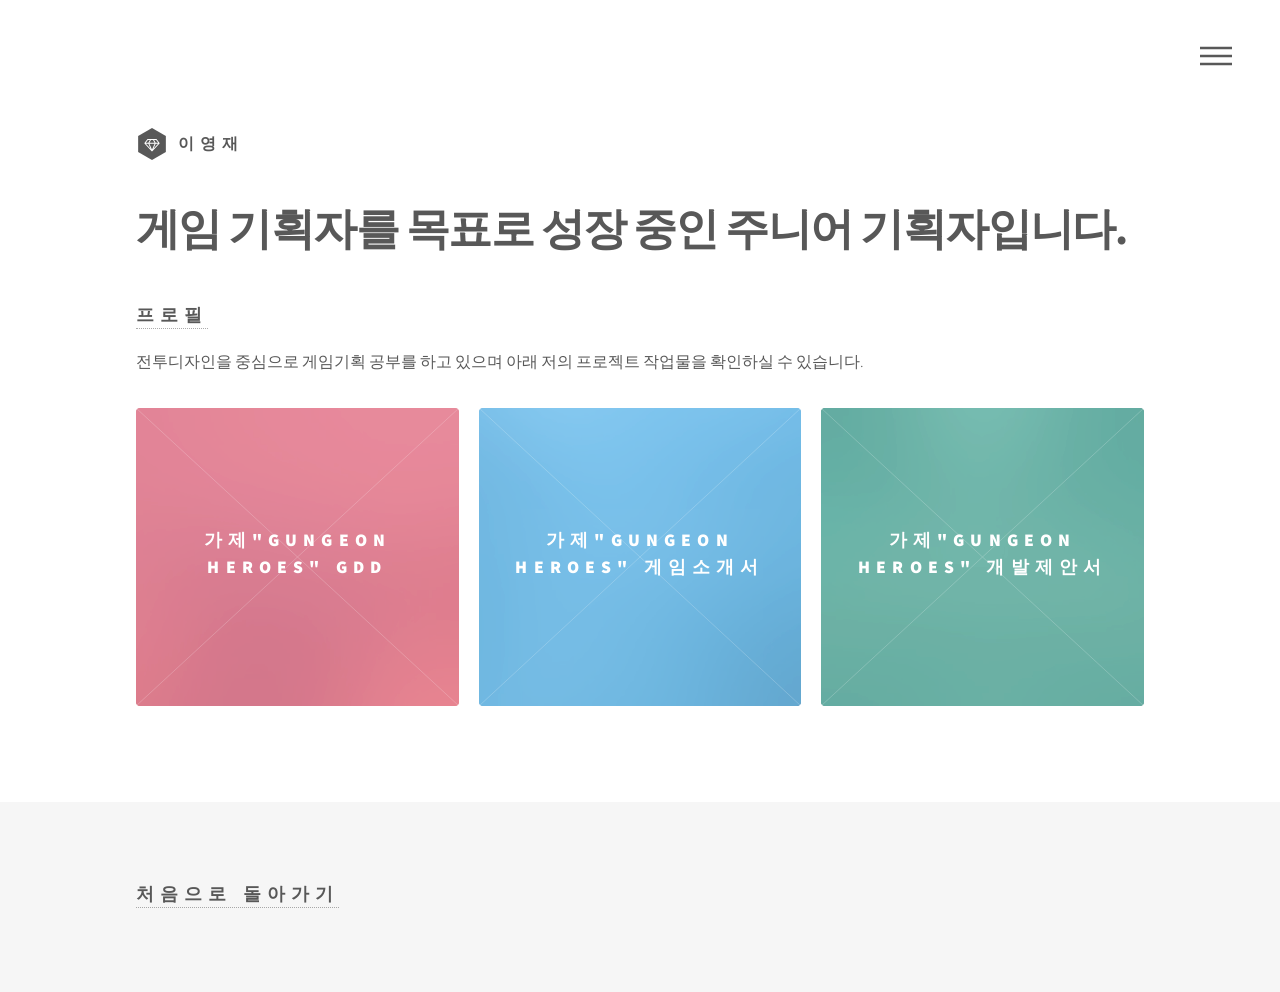
==== pages/index.html @ 25080807 "새 파일 생성 쉬운 웹사이트 마크 다운 포함 뉴 디자인으로 작성" ====
<!doctype html>
<html>
  <head>
    <title>이영재의 문서창고</title>
    <meta charset="utf-8" />
    <meta
      name="viewport"
      content="width=device-width, initial-scale=1, user-scalable=no"
    />
    <link rel="stylesheet" href="assets/css/main.css" />
    <noscript
      ><link rel="stylesheet" href="assets/css/noscript.css"
    /></noscript>
  </head>
  <body class="is-preload">
    <!-- Wrapper -->
    <div id="wrapper">
      <!-- Header -->
      <header id="header">
        <div class="inner">
          <!-- Logo -->
          <a href="index.html" class="logo">
            <span class="symbol"><img src="images/logo.svg" alt="" /></span
            ><span class="title">이영재</span>
          </a>

          <!-- Nav -->
          <nav>
            <ul>
              <li><a href="#menu">Menu</a></li>
            </ul>
          </nav>
        </div>
      </header>

      <!-- Menu -->
      <nav id="menu">
        <h2>문서바로가기</h2>
        <ul>
          <li><a href="/pages/page01.html">가제"Gungeon Heroes" GDD</a></li>
          <li><a href="/pages/page02.html">가제"Gungeon Heroes" 게임소개서</a></li>
          <li><a href="/pages/page03.html">가제"Gungeon Heroes" 개발제안서</a></li>
          <!-- <li><a href="/pages/page04.html">문서4</a></li>
          <li><a href="/pages/page05.html">문서5</a></li>
          <li><a href="/pages/page06.html">문서6</a></li>
          <li><a href="/pages/page07.html">문서7</a></li>
          <li><a href="/pages/page08.html">문서8</a></li>
          <li><a href="/pages/page09.html">문서9</a></li>
          <li><a href="/pages/page10.html">문서10</a></li>
          <li><a href="/pages/page11.html">문서11</a></li>
          <li><a href="/pages/page12.html">문서12</a></li> -->
        </ul>
      </nav>

      <!-- Main -->
      <div id="main">
        <div class="inner">
          <header>
            <h1>게임 기획자를 목표로 성장 중인 주니어 기획자입니다.<br /></h1>
            <h2>
              <a
                href="https://www.notion.so/c6457bea89cc82ea9e99814c9a93d287?source=copy_link"
                >프로필</a
              >
            </h2>

            <p>
              전투디자인을 중심으로 게임기획 공부를 하고 있으며 아래 저의
              프로젝트 작업물을 확인하실 수 있습니다.
            </p>
          </header>
          <section class="tiles">
            <article class="style1">
              <span class="image">
                <img src="/pages/images/pic01.jpg" alt="" />
              </span>
              <a href="/pages/page01.html">
                <h2>가제"Gungeon Heroes" GDD</h2>
                <div class="content">
                  <p>로그라이트 액션 RPG의 GDD입니다.</p>
                </div>
              </a>
            </article>
            <article class="style2">
              <span class="image">
                <img src="images/pic02.jpg" alt="" />
              </span>
              <a href="/pages/page02.html">
                <h2>가제"Gungeon Heroes" 게임소개서</h2>
                <div class="content">
                  <p>
                    로그라이트 액션 RPG의 게임소개서입니다.
                  </p>
                </div>
              </a>
            </article>
            <article class="style3">
              <span class="image">
                <img src="images/pic03.jpg" alt="" />
              </span>
              <a href="/pages/page03.html">
                <h2>가제"Gungeon Heroes" 개발제안서</h2>
                <div class="content">
                  <p>
                    로그라이트 액션 RPG의 개발제안서입니다.
                  </p>
                </div>
              </a>
            </article>
            <!-- <article class="style4">
              <span class="image">
                <img src="images/pic04.jpg" alt="" />
              </span>
              <a href="/pages/page04.html">
                <h2>문서4</h2>
                <div class="content">
                  <p>
                    Sed nisl arcu euismod sit amet nisi lorem etiam dolor
                    veroeros et feugiat.
                  </p>
                </div>
              </a>
            </article>
            <article class="style5">
              <span class="image">
                <img src="images/pic05.jpg" alt="" />
              </span>
              <a href="/pages/page05.html">
                <h2>문서5</h2>
                <div class="content">
                  <p>
                    Sed nisl arcu euismod sit amet nisi lorem etiam dolor
                    veroeros et feugiat.
                  </p>
                </div>
              </a>
            </article>
            <article class="style6">
              <span class="image">
                <img src="images/pic06.jpg" alt="" />
              </span>
              <a href="/pages/page06.html">
                <h2>문서6</h2>
                <div class="content">
                  <p>
                    Sed nisl arcu euismod sit amet nisi lorem etiam dolor
                    veroeros et feugiat.
                  </p>
                </div>
              </a>
            </article>
            <article class="style2">
              <span class="image">
                <img src="images/pic07.jpg" alt="" />
              </span>
              <a href="/pages/page07.html">
                <h2>문서7</h2>
                <div class="content">
                  <p>
                    Sed nisl arcu euismod sit amet nisi lorem etiam dolor
                    veroeros et feugiat.
                  </p>
                </div>
              </a>
            </article>
            <article class="style3">
              <span class="image">
                <img src="images/pic08.jpg" alt="" />
              </span>
              <a href="/pages/page08.html">
                <h2>문서8</h2>
                <div class="content">
                  <p>
                    Sed nisl arcu euismod sit amet nisi lorem etiam dolor
                    veroeros et feugiat.
                  </p>
                </div>
              </a>
            </article>
            <article class="style1">
              <span class="image">
                <img src="images/pic09.jpg" alt="" />
              </span>
              <a href="/pages/page09.html">
                <h2>문서9</h2>
                <div class="content">
                  <p>
                    Sed nisl arcu euismod sit amet nisi lorem etiam dolor
                    veroeros et feugiat.
                  </p>
                </div>
              </a>
            </article>
            <article class="style5">
              <span class="image">
                <img src="images/pic10.jpg" alt="" />
              </span>
              <a href="/pages/page10.html">
                <h2>문서10</h2>
                <div class="content">
                  <p>
                    Sed nisl arcu euismod sit amet nisi lorem etiam dolor
                    veroeros et feugiat.
                  </p>
                </div>
              </a>
            </article>
            <article class="style6">
              <span class="image">
                <img src="images/pic11.jpg" alt="" />
              </span>
              <a href="/pages/page11.html">
                <h2>문서11</h2>
                <div class="content">
                  <p>
                    Sed nisl arcu euismod sit amet nisi lorem etiam dolor
                    veroeros et feugiat.
                  </p>
                </div>
              </a>
            </article>
            <article class="style4">
              <span class="image">
                <img src="images/pic12.jpg" alt="" />
              </span>
              <a href="/pages/page12.html">
                <h2>문서12</h2>
                <div class="content">
                  <p>
                    Sed nisl arcu euismod sit amet nisi lorem etiam dolor
                    veroeros et feugiat.
                  </p>
                </div>
              </a>
            </article> -->
          </section>
        </div>
      </div>

      <!-- Footer -->
      <footer id="footer">
        <div class="inner">
          <h2>
            <a href="/index.html">처음으로 돌아가기</a>
          </h2>
        </div>
      </footer>
    </div>

    <!-- Scripts -->
    <script src="assets/js/jquery.min.js"></script>
    <script src="assets/js/browser.min.js"></script>
    <script src="assets/js/breakpoints.min.js"></script>
    <script src="assets/js/util.js"></script>
    <script src="assets/js/main.js"></script>
  </body>
</html>
---- pages/assets/css/main.css ----
@import url(fontawesome-all.min.css);
@import url("https://fonts.googleapis.com/css?family=Source+Sans+Pro:300,700,900");

/*
	Phantom by HTML5 UP
	html5up.net | @ajlkn
	Free for personal and commercial use under the CCA 3.0 license (html5up.net/license)
*/

html,
body,
div,
span,
applet,
object,
iframe,
h1,
h2,
h3,
h4,
h5,
h6,
p,
blockquote,
pre,
a,
abbr,
acronym,
address,
big,
cite,
code,
del,
dfn,
em,
img,
ins,
kbd,
q,
s,
samp,
small,
strike,
strong,
sub,
sup,
tt,
var,
b,
u,
i,
center,
dl,
dt,
dd,
ol,
ul,
li,
fieldset,
form,
label,
legend,
table,
caption,
tbody,
tfoot,
thead,
tr,
th,
td,
article,
aside,
canvas,
details,
embed,
figure,
figcaption,
footer,
header,
hgroup,
menu,
nav,
output,
ruby,
section,
summary,
time,
mark,
audio,
video {
  margin: 0;
  padding: 0;
  border: 0;
  font-size: 100%;
  font: inherit;
  vertical-align: baseline;
}

article,
aside,
details,
figcaption,
figure,
footer,
header,
hgroup,
menu,
nav,
section {
  display: block;
}

body {
  line-height: 1;
}

ol,
ul {
  list-style: none;
}

blockquote,
q {
  quotes: none;
}

blockquote:before,
blockquote:after,
q:before,
q:after {
  content: "";
  content: none;
}

table {
  border-collapse: collapse;
  border-spacing: 0;
}

body {
  -webkit-text-size-adjust: none;
}

mark {
  background-color: transparent;
  color: inherit;
}

input::-moz-focus-inner {
  border: 0;
  padding: 0;
}

input,
select,
textarea {
  -moz-appearance: none;
  -webkit-appearance: none;
  -ms-appearance: none;
  appearance: none;
}

/* Basic */

@-ms-viewport {
  width: device-width;
}

body {
  -ms-overflow-style: scrollbar;
}

@media screen and (max-width: 480px) {
  html,
  body {
    min-width: 320px;
  }
}

html {
  box-sizing: border-box;
}

*,
*:before,
*:after {
  box-sizing: inherit;
}

body {
  background: #ffffff;
}

body.is-preload *,
body.is-preload *:before,
body.is-preload *:after {
  -moz-animation: none !important;
  -webkit-animation: none !important;
  -ms-animation: none !important;
  animation: none !important;
  -moz-transition: none !important;
  -webkit-transition: none !important;
  -ms-transition: none !important;
  transition: none !important;
}

/* Type */

body,
input,
select,
textarea {
  color: #585858;
  font-family: "Source Sans Pro", Helvetica, sans-serif;
  font-size: 16pt;
  font-weight: 300;
  line-height: 1.75;
}

@media screen and (max-width: 1680px) {
  body,
  input,
  select,
  textarea {
    font-size: 14pt;
  }
}

@media screen and (max-width: 1280px) {
  body,
  input,
  select,
  textarea {
    font-size: 12pt;
  }
}

a {
  -moz-transition:
    border-bottom-color 0.2s ease,
    color 0.2s ease;
  -webkit-transition:
    border-bottom-color 0.2s ease,
    color 0.2s ease;
  -ms-transition:
    border-bottom-color 0.2s ease,
    color 0.2s ease;
  transition:
    border-bottom-color 0.2s ease,
    color 0.2s ease;
  text-decoration: none;
  color: #585858;
  border-bottom: dotted 1px rgba(88, 88, 88, 0.5);
}

a:hover {
  border-bottom-color: transparent;
  color: #67f20a !important;
}

strong,
b {
  font-weight: 900;
}

em,
i {
  font-style: italic;
}

p {
  margin: 0 0 2em 0;
}

h1 {
  font-size: 2.75em;
  font-weight: 700;
  line-height: 1.3;
  margin: 0 0 1em 0;
  letter-spacing: -0.035em;
}

h1 a {
  color: inherit;
}

@media screen and (max-width: 736px) {
  h1 {
    font-size: 2em;
    margin: 0 0 1em 0;
  }
}

@media screen and (max-width: 360px) {
  h1 {
    font-size: 1.75em;
  }
}

h2,
h3,
h4,
h5,
h6 {
  font-weight: 900;
  line-height: 1.5;
  margin: 0 0 2em 0;
  text-transform: uppercase;
  letter-spacing: 0.35em;
}

h2 a,
h3 a,
h4 a,
h5 a,
h6 a {
  color: inherit;
}

h2 {
  font-size: 1.1em;
}

h3 {
  font-size: 1em;
}

h4 {
  font-size: 0.8em;
}

h5 {
  font-size: 0.8em;
}

h6 {
  font-size: 0.8em;
}

@media screen and (max-width: 980px) {
  h1 br,
  h2 br,
  h3 br,
  h4 br,
  h5 br,
  h6 br {
    display: none;
  }
}

@media screen and (max-width: 736px) {
  h2 {
    font-size: 1em;
  }

  h3 {
    font-size: 0.8em;
  }
}

sub {
  font-size: 0.8em;
  position: relative;
  top: 0.5em;
}

sup {
  font-size: 0.8em;
  position: relative;
  top: -0.5em;
}

blockquote {
  border-left: solid 4px #c9c9c9;
  font-style: italic;
  margin: 0 0 2em 0;
  padding: 0.5em 0 0.5em 2em;
}

code {
  background: rgba(144, 144, 144, 0.075);
  border-radius: 4px;
  border: solid 1px #c9c9c9;
  font-family: "Courier New", monospace;
  font-size: 0.9em;
  margin: 0 0.25em;
  padding: 0.25em 0.65em;
}

pre {
  -webkit-overflow-scrolling: touch;
  font-family: "Courier New", monospace;
  font-size: 0.9em;
  margin: 0 0 2em 0;
}

pre code {
  display: block;
  line-height: 1.75;
  padding: 1em 1.5em;
  overflow-x: auto;
}

hr {
  border: 0;
  border-bottom: solid 1px #c9c9c9;
  margin: 2em 0;
}

hr.major {
  margin: 3em 0;
}

.align-left {
  text-align: left;
}

.align-center {
  text-align: center;
}

.align-right {
  text-align: right;
}

/* Row */

.row {
  display: flex;
  flex-wrap: wrap;
  box-sizing: border-box;
  align-items: stretch;
}

.row > * {
  box-sizing: border-box;
}

.row.gtr-uniform > * > :last-child {
  margin-bottom: 0;
}

.row.aln-left {
  justify-content: flex-start;
}

.row.aln-center {
  justify-content: center;
}

.row.aln-right {
  justify-content: flex-end;
}

.row.aln-top {
  align-items: flex-start;
}

.row.aln-middle {
  align-items: center;
}

.row.aln-bottom {
  align-items: flex-end;
}

.row > .imp {
  order: -1;
}

.row > .col-1 {
  width: 8.33333%;
}

.row > .off-1 {
  margin-left: 8.33333%;
}

.row > .col-2 {
  width: 16.66667%;
}

.row > .off-2 {
  margin-left: 16.66667%;
}

.row > .col-3 {
  width: 25%;
}

.row > .off-3 {
  margin-left: 25%;
}

.row > .col-4 {
  width: 33.33333%;
}

.row > .off-4 {
  margin-left: 33.33333%;
}

.row > .col-5 {
  width: 41.66667%;
}

.row > .off-5 {
  margin-left: 41.66667%;
}

.row > .col-6 {
  width: 50%;
}

.row > .off-6 {
  margin-left: 50%;
}

.row > .col-7 {
  width: 58.33333%;
}

.row > .off-7 {
  margin-left: 58.33333%;
}

.row > .col-8 {
  width: 66.66667%;
}

.row > .off-8 {
  margin-left: 66.66667%;
}

.row > .col-9 {
  width: 75%;
}

.row > .off-9 {
  margin-left: 75%;
}

.row > .col-10 {
  width: 83.33333%;
}

.row > .off-10 {
  margin-left: 83.33333%;
}

.row > .col-11 {
  width: 91.66667%;
}

.row > .off-11 {
  margin-left: 91.66667%;
}

.row > .col-12 {
  width: 100%;
}

.row > .off-12 {
  margin-left: 100%;
}

.row.gtr-0 {
  margin-top: 0;
  margin-left: 0em;
}

.row.gtr-0 > * {
  padding: 0 0 0 0em;
}

.row.gtr-0.gtr-uniform {
  margin-top: 0em;
}

.row.gtr-0.gtr-uniform > * {
  padding-top: 0em;
}

.row.gtr-25 {
  margin-top: 0;
  margin-left: -0.5em;
}

.row.gtr-25 > * {
  padding: 0 0 0 0.5em;
}

.row.gtr-25.gtr-uniform {
  margin-top: -0.5em;
}

.row.gtr-25.gtr-uniform > * {
  padding-top: 0.5em;
}

.row.gtr-50 {
  margin-top: 0;
  margin-left: -1em;
}

.row.gtr-50 > * {
  padding: 0 0 0 1em;
}

.row.gtr-50.gtr-uniform {
  margin-top: -1em;
}

.row.gtr-50.gtr-uniform > * {
  padding-top: 1em;
}

.row {
  margin-top: 0;
  margin-left: -2em;
}

.row > * {
  padding: 0 0 0 2em;
}

.row.gtr-uniform {
  margin-top: -2em;
}

.row.gtr-uniform > * {
  padding-top: 2em;
}

.row.gtr-150 {
  margin-top: 0;
  margin-left: -3em;
}

.row.gtr-150 > * {
  padding: 0 0 0 3em;
}

.row.gtr-150.gtr-uniform {
  margin-top: -3em;
}

.row.gtr-150.gtr-uniform > * {
  padding-top: 3em;
}

.row.gtr-200 {
  margin-top: 0;
  margin-left: -4em;
}

.row.gtr-200 > * {
  padding: 0 0 0 4em;
}

.row.gtr-200.gtr-uniform {
  margin-top: -4em;
}

.row.gtr-200.gtr-uniform > * {
  padding-top: 4em;
}

@media screen and (max-width: 1680px) {
  .row {
    display: flex;
    flex-wrap: wrap;
    box-sizing: border-box;
    align-items: stretch;
  }

  .row > * {
    box-sizing: border-box;
  }

  .row.gtr-uniform > * > :last-child {
    margin-bottom: 0;
  }

  .row.aln-left {
    justify-content: flex-start;
  }

  .row.aln-center {
    justify-content: center;
  }

  .row.aln-right {
    justify-content: flex-end;
  }

  .row.aln-top {
    align-items: flex-start;
  }

  .row.aln-middle {
    align-items: center;
  }

  .row.aln-bottom {
    align-items: flex-end;
  }

  .row > .imp-xlarge {
    order: -1;
  }

  .row > .col-1-xlarge {
    width: 8.33333%;
  }

  .row > .off-1-xlarge {
    margin-left: 8.33333%;
  }

  .row > .col-2-xlarge {
    width: 16.66667%;
  }

  .row > .off-2-xlarge {
    margin-left: 16.66667%;
  }

  .row > .col-3-xlarge {
    width: 25%;
  }

  .row > .off-3-xlarge {
    margin-left: 25%;
  }

  .row > .col-4-xlarge {
    width: 33.33333%;
  }

  .row > .off-4-xlarge {
    margin-left: 33.33333%;
  }

  .row > .col-5-xlarge {
    width: 41.66667%;
  }

  .row > .off-5-xlarge {
    margin-left: 41.66667%;
  }

  .row > .col-6-xlarge {
    width: 50%;
  }

  .row > .off-6-xlarge {
    margin-left: 50%;
  }

  .row > .col-7-xlarge {
    width: 58.33333%;
  }

  .row > .off-7-xlarge {
    margin-left: 58.33333%;
  }

  .row > .col-8-xlarge {
    width: 66.66667%;
  }

  .row > .off-8-xlarge {
    margin-left: 66.66667%;
  }

  .row > .col-9-xlarge {
    width: 75%;
  }

  .row > .off-9-xlarge {
    margin-left: 75%;
  }

  .row > .col-10-xlarge {
    width: 83.33333%;
  }

  .row > .off-10-xlarge {
    margin-left: 83.33333%;
  }

  .row > .col-11-xlarge {
    width: 91.66667%;
  }

  .row > .off-11-xlarge {
    margin-left: 91.66667%;
  }

  .row > .col-12-xlarge {
    width: 100%;
  }

  .row > .off-12-xlarge {
    margin-left: 100%;
  }

  .row.gtr-0 {
    margin-top: 0;
    margin-left: 0em;
  }

  .row.gtr-0 > * {
    padding: 0 0 0 0em;
  }

  .row.gtr-0.gtr-uniform {
    margin-top: 0em;
  }

  .row.gtr-0.gtr-uniform > * {
    padding-top: 0em;
  }

  .row.gtr-25 {
    margin-top: 0;
    margin-left: -0.5em;
  }

  .row.gtr-25 > * {
    padding: 0 0 0 0.5em;
  }

  .row.gtr-25.gtr-uniform {
    margin-top: -0.5em;
  }

  .row.gtr-25.gtr-uniform > * {
    padding-top: 0.5em;
  }

  .row.gtr-50 {
    margin-top: 0;
    margin-left: -1em;
  }

  .row.gtr-50 > * {
    padding: 0 0 0 1em;
  }

  .row.gtr-50.gtr-uniform {
    margin-top: -1em;
  }

  .row.gtr-50.gtr-uniform > * {
    padding-top: 1em;
  }

  .row {
    margin-top: 0;
    margin-left: -2em;
  }

  .row > * {
    padding: 0 0 0 2em;
  }

  .row.gtr-uniform {
    margin-top: -2em;
  }

  .row.gtr-uniform > * {
    padding-top: 2em;
  }

  .row.gtr-150 {
    margin-top: 0;
    margin-left: -3em;
  }

  .row.gtr-150 > * {
    padding: 0 0 0 3em;
  }

  .row.gtr-150.gtr-uniform {
    margin-top: -3em;
  }

  .row.gtr-150.gtr-uniform > * {
    padding-top: 3em;
  }

  .row.gtr-200 {
    margin-top: 0;
    margin-left: -4em;
  }

  .row.gtr-200 > * {
    padding: 0 0 0 4em;
  }

  .row.gtr-200.gtr-uniform {
    margin-top: -4em;
  }

  .row.gtr-200.gtr-uniform > * {
    padding-top: 4em;
  }
}

@media screen and (max-width: 1280px) {
  .row {
    display: flex;
    flex-wrap: wrap;
    box-sizing: border-box;
    align-items: stretch;
  }

  .row > * {
    box-sizing: border-box;
  }

  .row.gtr-uniform > * > :last-child {
    margin-bottom: 0;
  }

  .row.aln-left {
    justify-content: flex-start;
  }

  .row.aln-center {
    justify-content: center;
  }

  .row.aln-right {
    justify-content: flex-end;
  }

  .row.aln-top {
    align-items: flex-start;
  }

  .row.aln-middle {
    align-items: center;
  }

  .row.aln-bottom {
    align-items: flex-end;
  }

  .row > .imp-large {
    order: -1;
  }

  .row > .col-1-large {
    width: 8.33333%;
  }

  .row > .off-1-large {
    margin-left: 8.33333%;
  }

  .row > .col-2-large {
    width: 16.66667%;
  }

  .row > .off-2-large {
    margin-left: 16.66667%;
  }

  .row > .col-3-large {
    width: 25%;
  }

  .row > .off-3-large {
    margin-left: 25%;
  }

  .row > .col-4-large {
    width: 33.33333%;
  }

  .row > .off-4-large {
    margin-left: 33.33333%;
  }

  .row > .col-5-large {
    width: 41.66667%;
  }

  .row > .off-5-large {
    margin-left: 41.66667%;
  }

  .row > .col-6-large {
    width: 50%;
  }

  .row > .off-6-large {
    margin-left: 50%;
  }

  .row > .col-7-large {
    width: 58.33333%;
  }

  .row > .off-7-large {
    margin-left: 58.33333%;
  }

  .row > .col-8-large {
    width: 66.66667%;
  }

  .row > .off-8-large {
    margin-left: 66.66667%;
  }

  .row > .col-9-large {
    width: 75%;
  }

  .row > .off-9-large {
    margin-left: 75%;
  }

  .row > .col-10-large {
    width: 83.33333%;
  }

  .row > .off-10-large {
    margin-left: 83.33333%;
  }

  .row > .col-11-large {
    width: 91.66667%;
  }

  .row > .off-11-large {
    margin-left: 91.66667%;
  }

  .row > .col-12-large {
    width: 100%;
  }

  .row > .off-12-large {
    margin-left: 100%;
  }

  .row.gtr-0 {
    margin-top: 0;
    margin-left: 0em;
  }

  .row.gtr-0 > * {
    padding: 0 0 0 0em;
  }

  .row.gtr-0.gtr-uniform {
    margin-top: 0em;
  }

  .row.gtr-0.gtr-uniform > * {
    padding-top: 0em;
  }

  .row.gtr-25 {
    margin-top: 0;
    margin-left: -0.5em;
  }

  .row.gtr-25 > * {
    padding: 0 0 0 0.5em;
  }

  .row.gtr-25.gtr-uniform {
    margin-top: -0.5em;
  }

  .row.gtr-25.gtr-uniform > * {
    padding-top: 0.5em;
  }

  .row.gtr-50 {
    margin-top: 0;
    margin-left: -1em;
  }

  .row.gtr-50 > * {
    padding: 0 0 0 1em;
  }

  .row.gtr-50.gtr-uniform {
    margin-top: -1em;
  }

  .row.gtr-50.gtr-uniform > * {
    padding-top: 1em;
  }

  .row {
    margin-top: 0;
    margin-left: -2em;
  }

  .row > * {
    padding: 0 0 0 2em;
  }

  .row.gtr-uniform {
    margin-top: -2em;
  }

  .row.gtr-uniform > * {
    padding-top: 2em;
  }

  .row.gtr-150 {
    margin-top: 0;
    margin-left: -3em;
  }

  .row.gtr-150 > * {
    padding: 0 0 0 3em;
  }

  .row.gtr-150.gtr-uniform {
    margin-top: -3em;
  }

  .row.gtr-150.gtr-uniform > * {
    padding-top: 3em;
  }

  .row.gtr-200 {
    margin-top: 0;
    margin-left: -4em;
  }

  .row.gtr-200 > * {
    padding: 0 0 0 4em;
  }

  .row.gtr-200.gtr-uniform {
    margin-top: -4em;
  }

  .row.gtr-200.gtr-uniform > * {
    padding-top: 4em;
  }
}

@media screen and (max-width: 980px) {
  .row {
    display: flex;
    flex-wrap: wrap;
    box-sizing: border-box;
    align-items: stretch;
  }

  .row > * {
    box-sizing: border-box;
  }

  .row.gtr-uniform > * > :last-child {
    margin-bottom: 0;
  }

  .row.aln-left {
    justify-content: flex-start;
  }

  .row.aln-center {
    justify-content: center;
  }

  .row.aln-right {
    justify-content: flex-end;
  }

  .row.aln-top {
    align-items: flex-start;
  }

  .row.aln-middle {
    align-items: center;
  }

  .row.aln-bottom {
    align-items: flex-end;
  }

  .row > .imp-medium {
    order: -1;
  }

  .row > .col-1-medium {
    width: 8.33333%;
  }

  .row > .off-1-medium {
    margin-left: 8.33333%;
  }

  .row > .col-2-medium {
    width: 16.66667%;
  }

  .row > .off-2-medium {
    margin-left: 16.66667%;
  }

  .row > .col-3-medium {
    width: 25%;
  }

  .row > .off-3-medium {
    margin-left: 25%;
  }

  .row > .col-4-medium {
    width: 33.33333%;
  }

  .row > .off-4-medium {
    margin-left: 33.33333%;
  }

  .row > .col-5-medium {
    width: 41.66667%;
  }

  .row > .off-5-medium {
    margin-left: 41.66667%;
  }

  .row > .col-6-medium {
    width: 50%;
  }

  .row > .off-6-medium {
    margin-left: 50%;
  }

  .row > .col-7-medium {
    width: 58.33333%;
  }

  .row > .off-7-medium {
    margin-left: 58.33333%;
  }

  .row > .col-8-medium {
    width: 66.66667%;
  }

  .row > .off-8-medium {
    margin-left: 66.66667%;
  }

  .row > .col-9-medium {
    width: 75%;
  }

  .row > .off-9-medium {
    margin-left: 75%;
  }

  .row > .col-10-medium {
    width: 83.33333%;
  }

  .row > .off-10-medium {
    margin-left: 83.33333%;
  }

  .row > .col-11-medium {
    width: 91.66667%;
  }

  .row > .off-11-medium {
    margin-left: 91.66667%;
  }

  .row > .col-12-medium {
    width: 100%;
  }

  .row > .off-12-medium {
    margin-left: 100%;
  }

  .row.gtr-0 {
    margin-top: 0;
    margin-left: 0em;
  }

  .row.gtr-0 > * {
    padding: 0 0 0 0em;
  }

  .row.gtr-0.gtr-uniform {
    margin-top: 0em;
  }

  .row.gtr-0.gtr-uniform > * {
    padding-top: 0em;
  }

  .row.gtr-25 {
    margin-top: 0;
    margin-left: -0.375em;
  }

  .row.gtr-25 > * {
    padding: 0 0 0 0.375em;
  }

  .row.gtr-25.gtr-uniform {
    margin-top: -0.375em;
  }

  .row.gtr-25.gtr-uniform > * {
    padding-top: 0.375em;
  }

  .row.gtr-50 {
    margin-top: 0;
    margin-left: -0.75em;
  }

  .row.gtr-50 > * {
    padding: 0 0 0 0.75em;
  }

  .row.gtr-50.gtr-uniform {
    margin-top: -0.75em;
  }

  .row.gtr-50.gtr-uniform > * {
    padding-top: 0.75em;
  }

  .row {
    margin-top: 0;
    margin-left: -1.5em;
  }

  .row > * {
    padding: 0 0 0 1.5em;
  }

  .row.gtr-uniform {
    margin-top: -1.5em;
  }

  .row.gtr-uniform > * {
    padding-top: 1.5em;
  }

  .row.gtr-150 {
    margin-top: 0;
    margin-left: -2.25em;
  }

  .row.gtr-150 > * {
    padding: 0 0 0 2.25em;
  }

  .row.gtr-150.gtr-uniform {
    margin-top: -2.25em;
  }

  .row.gtr-150.gtr-uniform > * {
    padding-top: 2.25em;
  }

  .row.gtr-200 {
    margin-top: 0;
    margin-left: -3em;
  }

  .row.gtr-200 > * {
    padding: 0 0 0 3em;
  }

  .row.gtr-200.gtr-uniform {
    margin-top: -3em;
  }

  .row.gtr-200.gtr-uniform > * {
    padding-top: 3em;
  }
}

@media screen and (max-width: 736px) {
  .row {
    display: flex;
    flex-wrap: wrap;
    box-sizing: border-box;
    align-items: stretch;
  }

  .row > * {
    box-sizing: border-box;
  }

  .row.gtr-uniform > * > :last-child {
    margin-bottom: 0;
  }

  .row.aln-left {
    justify-content: flex-start;
  }

  .row.aln-center {
    justify-content: center;
  }

  .row.aln-right {
    justify-content: flex-end;
  }

  .row.aln-top {
    align-items: flex-start;
  }

  .row.aln-middle {
    align-items: center;
  }

  .row.aln-bottom {
    align-items: flex-end;
  }

  .row > .imp-small {
    order: -1;
  }

  .row > .col-1-small {
    width: 8.33333%;
  }

  .row > .off-1-small {
    margin-left: 8.33333%;
  }

  .row > .col-2-small {
    width: 16.66667%;
  }

  .row > .off-2-small {
    margin-left: 16.66667%;
  }

  .row > .col-3-small {
    width: 25%;
  }

  .row > .off-3-small {
    margin-left: 25%;
  }

  .row > .col-4-small {
    width: 33.33333%;
  }

  .row > .off-4-small {
    margin-left: 33.33333%;
  }

  .row > .col-5-small {
    width: 41.66667%;
  }

  .row > .off-5-small {
    margin-left: 41.66667%;
  }

  .row > .col-6-small {
    width: 50%;
  }

  .row > .off-6-small {
    margin-left: 50%;
  }

  .row > .col-7-small {
    width: 58.33333%;
  }

  .row > .off-7-small {
    margin-left: 58.33333%;
  }

  .row > .col-8-small {
    width: 66.66667%;
  }

  .row > .off-8-small {
    margin-left: 66.66667%;
  }

  .row > .col-9-small {
    width: 75%;
  }

  .row > .off-9-small {
    margin-left: 75%;
  }

  .row > .col-10-small {
    width: 83.33333%;
  }

  .row > .off-10-small {
    margin-left: 83.33333%;
  }

  .row > .col-11-small {
    width: 91.66667%;
  }

  .row > .off-11-small {
    margin-left: 91.66667%;
  }

  .row > .col-12-small {
    width: 100%;
  }

  .row > .off-12-small {
    margin-left: 100%;
  }

  .row.gtr-0 {
    margin-top: 0;
    margin-left: 0em;
  }

  .row.gtr-0 > * {
    padding: 0 0 0 0em;
  }

  .row.gtr-0.gtr-uniform {
    margin-top: 0em;
  }

  .row.gtr-0.gtr-uniform > * {
    padding-top: 0em;
  }

  .row.gtr-25 {
    margin-top: 0;
    margin-left: -0.25em;
  }

  .row.gtr-25 > * {
    padding: 0 0 0 0.25em;
  }

  .row.gtr-25.gtr-uniform {
    margin-top: -0.25em;
  }

  .row.gtr-25.gtr-uniform > * {
    padding-top: 0.25em;
  }

  .row.gtr-50 {
    margin-top: 0;
    margin-left: -0.5em;
  }

  .row.gtr-50 > * {
    padding: 0 0 0 0.5em;
  }

  .row.gtr-50.gtr-uniform {
    margin-top: -0.5em;
  }

  .row.gtr-50.gtr-uniform > * {
    padding-top: 0.5em;
  }

  .row {
    margin-top: 0;
    margin-left: -1em;
  }

  .row > * {
    padding: 0 0 0 1em;
  }

  .row.gtr-uniform {
    margin-top: -1em;
  }

  .row.gtr-uniform > * {
    padding-top: 1em;
  }

  .row.gtr-150 {
    margin-top: 0;
    margin-left: -1.5em;
  }

  .row.gtr-150 > * {
    padding: 0 0 0 1.5em;
  }

  .row.gtr-150.gtr-uniform {
    margin-top: -1.5em;
  }

  .row.gtr-150.gtr-uniform > * {
    padding-top: 1.5em;
  }

  .row.gtr-200 {
    margin-top: 0;
    margin-left: -2em;
  }

  .row.gtr-200 > * {
    padding: 0 0 0 2em;
  }

  .row.gtr-200.gtr-uniform {
    margin-top: -2em;
  }

  .row.gtr-200.gtr-uniform > * {
    padding-top: 2em;
  }
}

@media screen and (max-width: 480px) {
  .row {
    display: flex;
    flex-wrap: wrap;
    box-sizing: border-box;
    align-items: stretch;
  }

  .row > * {
    box-sizing: border-box;
  }

  .row.gtr-uniform > * > :last-child {
    margin-bottom: 0;
  }

  .row.aln-left {
    justify-content: flex-start;
  }

  .row.aln-center {
    justify-content: center;
  }

  .row.aln-right {
    justify-content: flex-end;
  }

  .row.aln-top {
    align-items: flex-start;
  }

  .row.aln-middle {
    align-items: center;
  }

  .row.aln-bottom {
    align-items: flex-end;
  }

  .row > .imp-xsmall {
    order: -1;
  }

  .row > .col-1-xsmall {
    width: 8.33333%;
  }

  .row > .off-1-xsmall {
    margin-left: 8.33333%;
  }

  .row > .col-2-xsmall {
    width: 16.66667%;
  }

  .row > .off-2-xsmall {
    margin-left: 16.66667%;
  }

  .row > .col-3-xsmall {
    width: 25%;
  }

  .row > .off-3-xsmall {
    margin-left: 25%;
  }

  .row > .col-4-xsmall {
    width: 33.33333%;
  }

  .row > .off-4-xsmall {
    margin-left: 33.33333%;
  }

  .row > .col-5-xsmall {
    width: 41.66667%;
  }

  .row > .off-5-xsmall {
    margin-left: 41.66667%;
  }

  .row > .col-6-xsmall {
    width: 50%;
  }

  .row > .off-6-xsmall {
    margin-left: 50%;
  }

  .row > .col-7-xsmall {
    width: 58.33333%;
  }

  .row > .off-7-xsmall {
    margin-left: 58.33333%;
  }

  .row > .col-8-xsmall {
    width: 66.66667%;
  }

  .row > .off-8-xsmall {
    margin-left: 66.66667%;
  }

  .row > .col-9-xsmall {
    width: 75%;
  }

  .row > .off-9-xsmall {
    margin-left: 75%;
  }

  .row > .col-10-xsmall {
    width: 83.33333%;
  }

  .row > .off-10-xsmall {
    margin-left: 83.33333%;
  }

  .row > .col-11-xsmall {
    width: 91.66667%;
  }

  .row > .off-11-xsmall {
    margin-left: 91.66667%;
  }

  .row > .col-12-xsmall {
    width: 100%;
  }

  .row > .off-12-xsmall {
    margin-left: 100%;
  }

  .row.gtr-0 {
    margin-top: 0;
    margin-left: 0em;
  }

  .row.gtr-0 > * {
    padding: 0 0 0 0em;
  }

  .row.gtr-0.gtr-uniform {
    margin-top: 0em;
  }

  .row.gtr-0.gtr-uniform > * {
    padding-top: 0em;
  }

  .row.gtr-25 {
    margin-top: 0;
    margin-left: -0.25em;
  }

  .row.gtr-25 > * {
    padding: 0 0 0 0.25em;
  }

  .row.gtr-25.gtr-uniform {
    margin-top: -0.25em;
  }

  .row.gtr-25.gtr-uniform > * {
    padding-top: 0.25em;
  }

  .row.gtr-50 {
    margin-top: 0;
    margin-left: -0.5em;
  }

  .row.gtr-50 > * {
    padding: 0 0 0 0.5em;
  }

  .row.gtr-50.gtr-uniform {
    margin-top: -0.5em;
  }

  .row.gtr-50.gtr-uniform > * {
    padding-top: 0.5em;
  }

  .row {
    margin-top: 0;
    margin-left: -1em;
  }

  .row > * {
    padding: 0 0 0 1em;
  }

  .row.gtr-uniform {
    margin-top: -1em;
  }

  .row.gtr-uniform > * {
    padding-top: 1em;
  }

  .row.gtr-150 {
    margin-top: 0;
    margin-left: -1.5em;
  }

  .row.gtr-150 > * {
    padding: 0 0 0 1.5em;
  }

  .row.gtr-150.gtr-uniform {
    margin-top: -1.5em;
  }

  .row.gtr-150.gtr-uniform > * {
    padding-top: 1.5em;
  }

  .row.gtr-200 {
    margin-top: 0;
    margin-left: -2em;
  }

  .row.gtr-200 > * {
    padding: 0 0 0 2em;
  }

  .row.gtr-200.gtr-uniform {
    margin-top: -2em;
  }

  .row.gtr-200.gtr-uniform > * {
    padding-top: 2em;
  }
}

/* Section/Article */

section.special,
article.special {
  text-align: center;
}

header p {
  margin-top: -1em;
}

@media screen and (max-width: 736px) {
  header p {
    margin-top: 0;
  }
}

/* Icon */

.icon {
  text-decoration: none;
  border-bottom: none;
  position: relative;
}

.icon:before {
  -moz-osx-font-smoothing: grayscale;
  -webkit-font-smoothing: antialiased;
  display: inline-block;
  font-style: normal;
  font-variant: normal;
  text-rendering: auto;
  line-height: 1;
  text-transform: none !important;
  font-family: "Font Awesome 5 Free";
  font-weight: 400;
}

.icon > .label {
  display: none;
}

.icon:before {
  line-height: inherit;
}

.icon.solid:before {
  font-weight: 900;
}

.icon.brands:before {
  font-family: "Font Awesome 5 Brands";
}

.icon.style2 {
  -moz-transition:
    background-color 0.2s ease-in-out,
    color 0.2s ease-in-out,
    border-color 0.2s ease-in-out;
  -webkit-transition:
    background-color 0.2s ease-in-out,
    color 0.2s ease-in-out,
    border-color 0.2s ease-in-out;
  -ms-transition:
    background-color 0.2s ease-in-out,
    color 0.2s ease-in-out,
    border-color 0.2s ease-in-out;
  transition:
    background-color 0.2s ease-in-out,
    color 0.2s ease-in-out,
    border-color 0.2s ease-in-out;
  background-color: transparent;
  border: solid 1px #c9c9c9;
  border-radius: 4px;
  width: 2.65em;
  height: 2.65em;
  display: inline-block;
  text-align: center;
  line-height: 2.65em;
  color: inherit;
}

.icon.style2:before {
  font-size: 1.1em;
}

.icon.style2:hover {
  color: #f2849e;
  border-color: #f2849e;
}

.icon.style2:active {
  background-color: rgba(242, 132, 158, 0.1);
}

/* List */

ol {
  list-style: decimal;
  margin: 0 0 2em 0;
  padding-left: 1.25em;
}

ol li {
  padding-left: 0.25em;
}

ul {
  list-style: disc;
  margin: 0 0 2em 0;
  padding-left: 1em;
}

ul li {
  padding-left: 0.5em;
}

ul.alt {
  list-style: none;
  padding-left: 0;
}

ul.alt li {
  border-top: solid 1px #c9c9c9;
  padding: 0.5em 0;
}

ul.alt li:first-child {
  border-top: 0;
  padding-top: 0;
}

dl {
  margin: 0 0 2em 0;
}

dl dt {
  display: block;
  font-weight: 900;
  margin: 0 0 1em 0;
}

dl dd {
  margin-left: 2em;
}

/* Actions */

ul.actions {
  display: -moz-flex;
  display: -webkit-flex;
  display: -ms-flex;
  display: flex;
  cursor: default;
  list-style: none;
  margin-left: -1em;
  padding-left: 0;
}

ul.actions li {
  padding: 0 0 0 1em;
  vertical-align: middle;
}

ul.actions.special {
  -moz-justify-content: center;
  -webkit-justify-content: center;
  -ms-justify-content: center;
  justify-content: center;
  width: 100%;
  margin-left: 0;
}

ul.actions.special li:first-child {
  padding-left: 0;
}

ul.actions.stacked {
  -moz-flex-direction: column;
  -webkit-flex-direction: column;
  -ms-flex-direction: column;
  flex-direction: column;
  margin-left: 0;
}

ul.actions.stacked li {
  padding: 1.3em 0 0 0;
}

ul.actions.stacked li:first-child {
  padding-top: 0;
}

ul.actions.fit {
  width: calc(100% + 1em);
}

ul.actions.fit li {
  -moz-flex-grow: 1;
  -webkit-flex-grow: 1;
  -ms-flex-grow: 1;
  flex-grow: 1;
  -moz-flex-shrink: 1;
  -webkit-flex-shrink: 1;
  -ms-flex-shrink: 1;
  flex-shrink: 1;
  width: 100%;
}

ul.actions.fit li > * {
  width: 100%;
}

ul.actions.fit.stacked {
  width: 100%;
}

@media screen and (max-width: 480px) {
  ul.actions:not(.fixed) {
    -moz-flex-direction: column;
    -webkit-flex-direction: column;
    -ms-flex-direction: column;
    flex-direction: column;
    margin-left: 0;
    width: 100% !important;
  }

  ul.actions:not(.fixed) li {
    -moz-flex-grow: 1;
    -webkit-flex-grow: 1;
    -ms-flex-grow: 1;
    flex-grow: 1;
    -moz-flex-shrink: 1;
    -webkit-flex-shrink: 1;
    -ms-flex-shrink: 1;
    flex-shrink: 1;
    padding: 1em 0 0 0;
    text-align: center;
    width: 100%;
  }

  ul.actions:not(.fixed) li > * {
    width: 100%;
  }

  ul.actions:not(.fixed) li:first-child {
    padding-top: 0;
  }

  ul.actions:not(.fixed) li input[type="submit"],
  ul.actions:not(.fixed) li input[type="reset"],
  ul.actions:not(.fixed) li input[type="button"],
  ul.actions:not(.fixed) li button,
  ul.actions:not(.fixed) li .button {
    width: 100%;
  }

  ul.actions:not(.fixed) li input[type="submit"].icon:before,
  ul.actions:not(.fixed) li input[type="reset"].icon:before,
  ul.actions:not(.fixed) li input[type="button"].icon:before,
  ul.actions:not(.fixed) li button.icon:before,
  ul.actions:not(.fixed) li .button.icon:before {
    margin-left: -0.5rem;
  }
}

/* Icons */

ul.icons {
  cursor: default;
  list-style: none;
  padding-left: 0;
  margin: -1em 0 2em -1em;
}

ul.icons li {
  display: inline-block;
  padding: 1em 0 0 1em;
}

/* Form */

form {
  margin: 0 0 2em 0;
  overflow-x: hidden;
}

form > :last-child {
  margin-bottom: 0;
}

form > .fields {
  display: -moz-flex;
  display: -webkit-flex;
  display: -ms-flex;
  display: flex;
  -moz-flex-wrap: wrap;
  -webkit-flex-wrap: wrap;
  -ms-flex-wrap: wrap;
  flex-wrap: wrap;
  width: calc(100% + 3em);
  margin: -1.5em 0 2em -1.5em;
}

form > .fields > .field {
  -moz-flex-grow: 0;
  -webkit-flex-grow: 0;
  -ms-flex-grow: 0;
  flex-grow: 0;
  -moz-flex-shrink: 0;
  -webkit-flex-shrink: 0;
  -ms-flex-shrink: 0;
  flex-shrink: 0;
  padding: 1.5em 0 0 1.5em;
  width: calc(100% - 1.5em);
}

form > .fields > .field.half {
  width: calc(50% - 0.75em);
}

form > .fields > .field.third {
  width: calc(100% / 3 - 0.5em);
}

form > .fields > .field.quarter {
  width: calc(25% - 0.375em);
}

@media screen and (max-width: 480px) {
  form > .fields {
    width: calc(100% + 3em);
    margin: -1.5em 0 2em -1.5em;
  }

  form > .fields > .field {
    padding: 1.5em 0 0 1.5em;
    width: calc(100% - 1.5em);
  }

  form > .fields > .field.half {
    width: calc(100% - 1.5em);
  }

  form > .fields > .field.third {
    width: calc(100% - 1.5em);
  }

  form > .fields > .field.quarter {
    width: calc(100% - 1.5em);
  }
}

label {
  display: block;
  font-size: 0.9em;
  font-weight: 900;
  margin: 0 0 1em 0;
}

input[type="text"],
input[type="password"],
input[type="email"],
input[type="tel"],
select,
textarea {
  -moz-appearance: none;
  -webkit-appearance: none;
  -ms-appearance: none;
  appearance: none;
  background-color: transparent;
  border: none;
  border-radius: 0;
  border-bottom: solid 1px #c9c9c9;
  color: inherit;
  display: block;
  outline: 0;
  padding: 0;
  text-decoration: none;
  width: 100%;
}

input[type="text"]:invalid,
input[type="password"]:invalid,
input[type="email"]:invalid,
input[type="tel"]:invalid,
select:invalid,
textarea:invalid {
  box-shadow: none;
}

input[type="text"]:focus,
input[type="password"]:focus,
input[type="email"]:focus,
input[type="tel"]:focus,
select:focus,
textarea:focus {
  border-bottom-color: #f2849e;
  box-shadow: inset 0 -1px 0 0 #f2849e;
}

select {
  background-image: url("data:image/svg+xml;charset=utf8,%3Csvg xmlns='http://www.w3.org/2000/svg' width='40' height='40' preserveAspectRatio='none' viewBox='0 0 40 40'%3E%3Cpath d='M9.4,12.3l10.4,10.4l10.4-10.4c0.2-0.2,0.5-0.4,0.9-0.4c0.3,0,0.6,0.1,0.9,0.4l3.3,3.3c0.2,0.2,0.4,0.5,0.4,0.9 c0,0.4-0.1,0.6-0.4,0.9L20.7,31.9c-0.2,0.2-0.5,0.4-0.9,0.4c-0.3,0-0.6-0.1-0.9-0.4L4.3,17.3c-0.2-0.2-0.4-0.5-0.4-0.9 c0-0.4,0.1-0.6,0.4-0.9l3.3-3.3c0.2-0.2,0.5-0.4,0.9-0.4S9.1,12.1,9.4,12.3z' fill='%23c9c9c9' /%3E%3C/svg%3E");
  background-size: 1.25rem;
  background-repeat: no-repeat;
  background-position: calc(100% - 1rem) center;
  height: 3em;
  padding-right: 3em;
  text-overflow: ellipsis;
}

select option {
  background: #ffffff;
}

select:focus::-ms-value {
  background-color: transparent;
}

select::-ms-expand {
  display: none;
}

input[type="text"],
input[type="password"],
input[type="email"],
select {
  height: 3em;
}

textarea {
  padding: 0;
  min-height: 3.75em;
}

input[type="checkbox"],
input[type="radio"] {
  -moz-appearance: none;
  -webkit-appearance: none;
  -ms-appearance: none;
  appearance: none;
  display: block;
  float: left;
  margin-right: -2em;
  opacity: 0;
  width: 1em;
  z-index: -1;
}

input[type="checkbox"] + label,
input[type="radio"] + label {
  text-decoration: none;
  color: #585858;
  cursor: pointer;
  display: inline-block;
  font-size: 1em;
  font-weight: 300;
  padding-left: 2.55em;
  padding-right: 0.75em;
  position: relative;
}

input[type="checkbox"] + label:before,
input[type="radio"] + label:before {
  -moz-osx-font-smoothing: grayscale;
  -webkit-font-smoothing: antialiased;
  display: inline-block;
  font-style: normal;
  font-variant: normal;
  text-rendering: auto;
  line-height: 1;
  text-transform: none !important;
  font-family: "Font Awesome 5 Free";
  font-weight: 900;
}

input[type="checkbox"] + label:before,
input[type="radio"] + label:before {
  border-radius: 4px;
  border: solid 1px #c9c9c9;
  content: "";
  display: inline-block;
  font-size: 0.8em;
  height: 2.25em;
  left: 0;
  line-height: 2.25em;
  position: absolute;
  text-align: center;
  top: 0;
  width: 2.25em;
}

input[type="checkbox"]:checked + label:before,
input[type="radio"]:checked + label:before {
  background: #585858;
  border-color: #585858;
  color: #ffffff;
  content: "\f00c";
}

input[type="checkbox"]:focus + label:before,
input[type="radio"]:focus + label:before {
  border-color: #f2849e;
  box-shadow: 0 0 0 1px #f2849e;
}

input[type="checkbox"] + label:before {
  border-radius: 4px;
}

input[type="radio"] + label:before {
  border-radius: 100%;
}

/* Box */

.box {
  border-radius: 4px;
  border: solid 1px #c9c9c9;
  margin-bottom: 2em;
  padding: 1.5em;
}

.box > :last-child,
.box > :last-child > :last-child,
.box > :last-child > :last-child > :last-child {
  margin-bottom: 0;
}

.box.alt {
  border: 0;
  border-radius: 0;
  padding: 0;
}

/* Image */

.image {
  border-radius: 4px;
  border: 0;
  display: inline-block;
  position: relative;
}

.image img {
  border-radius: 4px;
  display: block;
}

.image.left,
.image.right {
  max-width: 40%;
}

.image.left img,
.image.right img {
  width: 100%;
}

.image.left {
  float: left;
  padding: 0 1.5em 1em 0;
  top: 0.25em;
}

.image.right {
  float: right;
  padding: 0 0 1em 1.5em;
  top: 0.25em;
}

.image.fit {
  display: block;
  margin: 0 0 2em 0;
  width: 100%;
}

.image.fit img {
  width: 100%;
}

.image.main {
  display: block;
  margin: 0 0 3em 0;
  width: 100%;
}

.image.main img {
  width: 100%;
}

@media screen and (max-width: 736px) {
  .image.main {
    margin: 0 0 2em 0;
  }
}

/* Table */

.table-wrapper {
  -webkit-overflow-scrolling: touch;
  overflow-x: auto;
}

table {
  margin: 0 0 2em 0;
  width: 100%;
}

table tbody tr {
  border: solid 1px #c9c9c9;
  border-left: 0;
  border-right: 0;
}

table tbody tr:nth-child(2n + 1) {
  background-color: rgba(144, 144, 144, 0.075);
}

table td {
  padding: 0.75em 0.75em;
}

table th {
  font-size: 0.9em;
  font-weight: 900;
  padding: 0 0.75em 0.75em 0.75em;
  text-align: left;
}

table thead {
  border-bottom: solid 2px #c9c9c9;
}

table tfoot {
  border-top: solid 2px #c9c9c9;
}

table.alt {
  border-collapse: separate;
}

table.alt tbody tr td {
  border: solid 1px #c9c9c9;
  border-left-width: 0;
  border-top-width: 0;
}

table.alt tbody tr td:first-child {
  border-left-width: 1px;
}

table.alt tbody tr:first-child td {
  border-top-width: 1px;
}

table.alt thead {
  border-bottom: 0;
}

table.alt tfoot {
  border-top: 0;
}

/* Button */

input[type="submit"],
input[type="reset"],
input[type="button"],
button,
.button {
  -moz-appearance: none;
  -webkit-appearance: none;
  -ms-appearance: none;
  appearance: none;
  -moz-transition:
    background-color 0.2s ease-in-out,
    color 0.2s ease-in-out,
    box-shadow 0.2s ease-in-out;
  -webkit-transition:
    background-color 0.2s ease-in-out,
    color 0.2s ease-in-out,
    box-shadow 0.2s ease-in-out;
  -ms-transition:
    background-color 0.2s ease-in-out,
    color 0.2s ease-in-out,
    box-shadow 0.2s ease-in-out;
  transition:
    background-color 0.2s ease-in-out,
    color 0.2s ease-in-out,
    box-shadow 0.2s ease-in-out;
  background-color: transparent;
  border-radius: 4px;
  border: 0;
  box-shadow: inset 0 0 0 2px #585858;
  color: #585858 !important;
  cursor: pointer;
  display: inline-block;
  font-size: 0.8em;
  font-weight: 900;
  height: 3.5em;
  letter-spacing: 0.35em;
  line-height: 3.45em;
  overflow: hidden;
  padding: 0 1.25em 0 1.6em;
  text-align: center;
  text-decoration: none;
  text-overflow: ellipsis;
  text-transform: uppercase;
  white-space: nowrap;
}

input[type="submit"].icon:before,
input[type="reset"].icon:before,
input[type="button"].icon:before,
button.icon:before,
.button.icon:before {
  margin-right: 0.5em;
}

input[type="submit"].fit,
input[type="reset"].fit,
input[type="button"].fit,
button.fit,
.button.fit {
  width: 100%;
}

input[type="submit"]:hover,
input[type="reset"]:hover,
input[type="button"]:hover,
button:hover,
.button:hover {
  color: #f2849e !important;
  box-shadow: inset 0 0 0 2px #f2849e;
}

input[type="submit"]:active,
input[type="reset"]:active,
input[type="button"]:active,
button:active,
.button:active {
  background-color: rgba(242, 132, 158, 0.1);
}

input[type="submit"].small,
input[type="reset"].small,
input[type="button"].small,
button.small,
.button.small {
  font-size: 0.6em;
}

input[type="submit"].large,
input[type="reset"].large,
input[type="button"].large,
button.large,
.button.large {
  font-size: 1em;
}

input[type="submit"].primary,
input[type="reset"].primary,
input[type="button"].primary,
button.primary,
.button.primary {
  box-shadow: none;
  background-color: #585858;
  color: #ffffff !important;
}

input[type="submit"].primary:hover,
input[type="reset"].primary:hover,
input[type="button"].primary:hover,
button.primary:hover,
.button.primary:hover {
  background-color: #f2849e;
}

input[type="submit"].primary:active,
input[type="reset"].primary:active,
input[type="button"].primary:active,
button.primary:active,
.button.primary:active {
  background-color: #ee5f81;
}

input[type="submit"].disabled,
input[type="submit"]:disabled,
input[type="reset"].disabled,
input[type="reset"]:disabled,
input[type="button"].disabled,
input[type="button"]:disabled,
button.disabled,
button:disabled,
.button.disabled,
.button:disabled {
  pointer-events: none;
  opacity: 0.25;
}

/* Tiles */

.tiles {
  display: -moz-flex;
  display: -webkit-flex;
  display: -ms-flex;
  display: flex;
  -moz-flex-wrap: wrap;
  -webkit-flex-wrap: wrap;
  -ms-flex-wrap: wrap;
  flex-wrap: wrap;
  postiion: relative;
  margin: -2.5em 0 0 -2.5em;
}

.tiles article {
  -moz-transition:
    -moz-transform 0.5s ease,
    opacity 0.5s ease;
  -webkit-transition:
    -webkit-transform 0.5s ease,
    opacity 0.5s ease;
  -ms-transition:
    -ms-transform 0.5s ease,
    opacity 0.5s ease;
  transition:
    transform 0.5s ease,
    opacity 0.5s ease;
  position: relative;
  width: calc(33.33333% - 2.5em);
  margin: 2.5em 0 0 2.5em;
}

.tiles article > .image {
  -moz-transition: -moz-transform 0.5s ease;
  -webkit-transition: -webkit-transform 0.5s ease;
  -ms-transition: -ms-transform 0.5s ease;
  transition: transform 0.5s ease;
  position: relative;
  display: block;
  width: 100%;
  border-radius: 4px;
  overflow: hidden;
}

.tiles article > .image img {
  display: block;
  width: 100%;
}

.tiles article > .image:before {
  pointer-events: none;
  -moz-transition:
    background-color 0.5s ease,
    opacity 0.5s ease;
  -webkit-transition:
    background-color 0.5s ease,
    opacity 0.5s ease;
  -ms-transition:
    background-color 0.5s ease,
    opacity 0.5s ease;
  transition:
    background-color 0.5s ease,
    opacity 0.5s ease;
  content: "";
  display: block;
  position: absolute;
  top: 0;
  left: 0;
  width: 100%;
  height: 100%;
  opacity: 1;
  z-index: 1;
  opacity: 0.8;
}

.tiles article > .image:after {
  pointer-events: none;
  -moz-transition: opacity 0.5s ease;
  -webkit-transition: opacity 0.5s ease;
  -ms-transition: opacity 0.5s ease;
  transition: opacity 0.5s ease;
  content: "";
  display: block;
  position: absolute;
  top: 0;
  left: 0;
  width: 100%;
  height: 100%;
  background-image: url("data:image/svg+xml;charset=utf8,%3Csvg xmlns='http://www.w3.org/2000/svg' width='100' height='100' viewBox='0 0 100 100' preserveAspectRatio='none'%3E%3Cstyle%3Eline %7B stroke-width: 0.25px%3B stroke: %23ffffff%3B %7D%3C/style%3E%3Cline x1='0' y1='0' x2='100' y2='100' /%3E%3Cline x1='100' y1='0' x2='0' y2='100' /%3E%3C/svg%3E");
  background-position: center;
  background-repeat: no-repeat;
  background-size: 100% 100%;
  opacity: 0.25;
  z-index: 2;
}

.tiles article > a {
  display: -moz-flex;
  display: -webkit-flex;
  display: -ms-flex;
  display: flex;
  -moz-flex-direction: column;
  -webkit-flex-direction: column;
  -ms-flex-direction: column;
  flex-direction: column;
  -moz-align-items: center;
  -webkit-align-items: center;
  -ms-align-items: center;
  align-items: center;
  -moz-justify-content: center;
  -webkit-justify-content: center;
  -ms-justify-content: center;
  justify-content: center;
  -moz-transition:
    background-color 0.5s ease,
    -moz-transform 0.5s ease;
  -webkit-transition:
    background-color 0.5s ease,
    -webkit-transform 0.5s ease;
  -ms-transition:
    background-color 0.5s ease,
    -ms-transform 0.5s ease;
  transition:
    background-color 0.5s ease,
    transform 0.5s ease;
  position: absolute;
  top: 0;
  left: 0;
  width: 100%;
  height: 100%;
  padding: 1em;
  border-radius: 4px;
  border-bottom: 0;
  color: #ffffff;
  text-align: center;
  text-decoration: none;
  z-index: 3;
}

.tiles article > a > :last-child {
  margin: 0;
}

.tiles article > a:hover {
  color: #ffffff !important;
}

.tiles article > a h2 {
  margin: 0;
}

.tiles article > a .content {
  -moz-transition:
    max-height 0.5s ease,
    opacity 0.5s ease;
  -webkit-transition:
    max-height 0.5s ease,
    opacity 0.5s ease;
  -ms-transition:
    max-height 0.5s ease,
    opacity 0.5s ease;
  transition:
    max-height 0.5s ease,
    opacity 0.5s ease;
  width: 100%;
  max-height: 0;
  line-height: 1.5;
  margin-top: 0.35em;
  opacity: 0;
}

.tiles article > a .content > :last-child {
  margin-bottom: 0;
}

.tiles article.style1 > .image:before {
  background-color: #f2849e;
}

.tiles article.style2 > .image:before {
  background-color: #7ecaf6;
}

.tiles article.style3 > .image:before {
  background-color: #7bd0c1;
}

.tiles article.style4 > .image:before {
  background-color: #c75b9b;
}

.tiles article.style5 > .image:before {
  background-color: #ae85ca;
}

.tiles article.style6 > .image:before {
  background-color: #8499e7;
}

body:not(.is-touch) .tiles article:hover > .image {
  -moz-transform: scale(1.1);
  -webkit-transform: scale(1.1);
  -ms-transform: scale(1.1);
  transform: scale(1.1);
}

body:not(.is-touch) .tiles article:hover > .image:before {
  background-color: #333333;
  opacity: 0.35;
}

body:not(.is-touch) .tiles article:hover > .image:after {
  opacity: 0;
}

body:not(.is-touch) .tiles article:hover .content {
  max-height: 15em;
  opacity: 1;
}

* + .tiles {
  margin-top: 2em;
}

body.is-preload .tiles article {
  -moz-transform: scale(0.9);
  -webkit-transform: scale(0.9);
  -ms-transform: scale(0.9);
  transform: scale(0.9);
  opacity: 0;
}

body.is-touch .tiles article .content {
  max-height: 15em;
  opacity: 1;
}

@media screen and (max-width: 1280px) {
  .tiles {
    margin: -1.25em 0 0 -1.25em;
  }

  .tiles article {
    width: calc(33.33333% - 1.25em);
    margin: 1.25em 0 0 1.25em;
  }
}

@media screen and (max-width: 980px) {
  .tiles {
    margin: -2.5em 0 0 -2.5em;
  }

  .tiles article {
    width: calc(50% - 2.5em);
    margin: 2.5em 0 0 2.5em;
  }
}

@media screen and (max-width: 736px) {
  .tiles {
    margin: -1.25em 0 0 -1.25em;
  }

  .tiles article {
    width: calc(50% - 1.25em);
    margin: 1.25em 0 0 1.25em;
  }

  .tiles article:hover > .image {
    -moz-transform: scale(1);
    -webkit-transform: scale(1);
    -ms-transform: scale(1);
    transform: scale(1);
  }
}

@media screen and (max-width: 480px) {
  .tiles {
    margin: 0;
  }

  .tiles article {
    width: 100%;
    margin: 1.25em 0 0 0;
  }
}

/* Header */

#header {
  padding: 8em 0 0.1em 0;
}

#header .logo {
  display: block;
  border-bottom: 0;
  color: inherit;
  font-weight: 900;
  letter-spacing: 0.35em;
  margin: 0 0 2.5em 0;
  text-decoration: none;
  text-transform: uppercase;
  display: inline-block;
}

#header .logo > * {
  display: inline-block;
  vertical-align: middle;
}

#header .logo .symbol {
  margin-right: 0.65em;
}

#header .logo .symbol img {
  display: block;
  width: 2em;
  height: 2em;
}

#header nav {
  position: fixed;
  right: 2em;
  top: 2em;
  z-index: 10000;
}

#header nav ul {
  display: -moz-flex;
  display: -webkit-flex;
  display: -ms-flex;
  display: flex;
  -moz-align-items: center;
  -webkit-align-items: center;
  -ms-align-items: center;
  align-items: center;
  list-style: none;
  margin: 0;
  padding: 0;
}

#header nav ul li {
  display: block;
  padding: 0;
}

#header nav ul li a {
  display: block;
  position: relative;
  height: 3em;
  line-height: 3em;
  padding: 0 1.5em;
  background-color: rgba(255, 255, 255, 0.5);
  border-radius: 4px;
  border: 0;
  font-size: 0.8em;
  font-weight: 900;
  letter-spacing: 0.35em;
  text-transform: uppercase;
}

#header nav ul li a[href="#menu"] {
  -webkit-tap-highlight-color: transparent;
  width: 4em;
  text-indent: 4em;
  font-size: 1em;
  overflow: hidden;
  padding: 0;
  white-space: nowrap;
}

#header nav ul li a[href="#menu"]:before,
#header nav ul li a[href="#menu"]:after {
  -moz-transition: opacity 0.2s ease;
  -webkit-transition: opacity 0.2s ease;
  -ms-transition: opacity 0.2s ease;
  transition: opacity 0.2s ease;
  content: "";
  display: block;
  position: absolute;
  top: 0;
  left: 0;
  width: 100%;
  height: 100%;
  background-position: center;
  background-repeat: no-repeat;
  background-size: 2em 2em;
}

#header nav ul li a[href="#menu"]:before {
  background-image: url("data:image/svg+xml;charset=utf8,%3Csvg xmlns='http://www.w3.org/2000/svg' width='100' height='100' viewBox='0 0 100 100' preserveAspectRatio='none'%3E%3Cstyle%3Eline %7B stroke-width: 8px%3B stroke: %23f2849e%3B %7D%3C/style%3E%3Cline x1='0' y1='25' x2='100' y2='25' /%3E%3Cline x1='0' y1='50' x2='100' y2='50' /%3E%3Cline x1='0' y1='75' x2='100' y2='75' /%3E%3C/svg%3E");
  opacity: 0;
}

#header nav ul li a[href="#menu"]:after {
  background-image: url("data:image/svg+xml;charset=utf8,%3Csvg xmlns='http://www.w3.org/2000/svg' width='100' height='100' viewBox='0 0 100 100' preserveAspectRatio='none'%3E%3Cstyle%3Eline %7B stroke-width: 8px%3B stroke: %23585858%3B %7D%3C/style%3E%3Cline x1='0' y1='25' x2='100' y2='25' /%3E%3Cline x1='0' y1='50' x2='100' y2='50' /%3E%3Cline x1='0' y1='75' x2='100' y2='75' /%3E%3C/svg%3E");
  opacity: 1;
}

#header nav ul li a[href="#menu"]:hover:before {
  opacity: 1;
}

#header nav ul li a[href="#menu"]:hover:after {
  opacity: 0;
}

@media screen and (max-width: 736px) {
  #header {
    padding: 4em 0 0.1em 0;
  }

  #header nav {
    right: 0.5em;
    top: 0.5em;
  }

  #header nav ul li a[href="#menu"]:before,
  #header nav ul li a[href="#menu"]:after {
    background-size: 1.5em 1.5em;
  }
}

/* Menu */

#wrapper {
  -moz-transition: opacity 0.45s ease;
  -webkit-transition: opacity 0.45s ease;
  -ms-transition: opacity 0.45s ease;
  transition: opacity 0.45s ease;
  opacity: 1;
}

#menu {
  -moz-transform: translateX(22em);
  -webkit-transform: translateX(22em);
  -ms-transform: translateX(22em);
  transform: translateX(22em);
  -moz-transition:
    -moz-transform 0.45s ease,
    visibility 0.45s;
  -webkit-transition:
    -webkit-transform 0.45s ease,
    visibility 0.45s;
  -ms-transition:
    -ms-transform 0.45s ease,
    visibility 0.45s;
  transition:
    transform 0.45s ease,
    visibility 0.45s;
  position: fixed;
  top: 0;
  right: 0;
  width: 22em;
  max-width: 80%;
  height: 100%;
  -webkit-overflow-scrolling: touch;
  background: #585858;
  color: #ffffff;
  cursor: default;
  visibility: hidden;
  z-index: 10002;
}

#menu > .inner {
  -moz-transition: opacity 0.45s ease;
  -webkit-transition: opacity 0.45s ease;
  -ms-transition: opacity 0.45s ease;
  transition: opacity 0.45s ease;
  -webkit-overflow-scrolling: touch;
  position: absolute;
  top: 0;
  left: 0;
  width: 100%;
  height: 100%;
  padding: 2.75em;
  opacity: 0;
  overflow-y: auto;
}

#menu > .inner > ul {
  list-style: none;
  margin: 0 0 1em 0;
  padding: 0;
}

#menu > .inner > ul > li {
  padding: 0;
  border-top: solid 1px rgba(255, 255, 255, 0.15);
}

#menu > .inner > ul > li a {
  display: block;
  padding: 1em 0;
  line-height: 1.5;
  border: 0;
  color: inherit;
}

#menu > .inner > ul > li:first-child {
  border-top: 0;
  margin-top: -1em;
}

#menu > .close {
  -moz-transition:
    opacity 0.45s ease,
    -moz-transform 0.45s ease;
  -webkit-transition:
    opacity 0.45s ease,
    -webkit-transform 0.45s ease;
  -ms-transition:
    opacity 0.45s ease,
    -ms-transform 0.45s ease;
  transition:
    opacity 0.45s ease,
    transform 0.45s ease;
  -moz-transform: scale(0.25) rotate(180deg);
  -webkit-transform: scale(0.25) rotate(180deg);
  -ms-transform: scale(0.25) rotate(180deg);
  transform: scale(0.25) rotate(180deg);
  -webkit-tap-highlight-color: transparent;
  display: block;
  position: absolute;
  top: 2em;
  left: -6em;
  width: 6em;
  text-indent: 6em;
  height: 3em;
  border: 0;
  font-size: 1em;
  opacity: 0;
  overflow: hidden;
  padding: 0;
  white-space: nowrap;
}

#menu > .close:before,
#menu > .close:after {
  -moz-transition: opacity 0.2s ease;
  -webkit-transition: opacity 0.2s ease;
  -ms-transition: opacity 0.2s ease;
  transition: opacity 0.2s ease;
  content: "";
  display: block;
  position: absolute;
  top: 0;
  left: 0;
  width: 100%;
  height: 100%;
  background-position: center;
  background-repeat: no-repeat;
  background-size: 2em 2em;
}

#menu > .close:before {
  background-image: url("data:image/svg+xml;charset=utf8,%3Csvg xmlns='http://www.w3.org/2000/svg' width='100' height='100' viewBox='0 0 100 100' preserveAspectRatio='none'%3E%3Cstyle%3Eline %7B stroke-width: 8px%3B stroke: %23f2849e%3B %7D%3C/style%3E%3Cline x1='15' y1='15' x2='85' y2='85' /%3E%3Cline x1='85' y1='15' x2='15' y2='85' /%3E%3C/svg%3E");
  opacity: 0;
}

#menu > .close:after {
  background-image: url("data:image/svg+xml;charset=utf8,%3Csvg xmlns='http://www.w3.org/2000/svg' width='100' height='100' viewBox='0 0 100 100' preserveAspectRatio='none'%3E%3Cstyle%3Eline %7B stroke-width: 8px%3B stroke: %23585858%3B %7D%3C/style%3E%3Cline x1='15' y1='15' x2='85' y2='85' /%3E%3Cline x1='85' y1='15' x2='15' y2='85' /%3E%3C/svg%3E");
  opacity: 1;
}

#menu > .close:hover:before {
  opacity: 1;
}

#menu > .close:hover:after {
  opacity: 0;
}

@media screen and (max-width: 736px) {
  #menu {
    -moz-transform: translateX(16.5em);
    -webkit-transform: translateX(16.5em);
    -ms-transform: translateX(16.5em);
    transform: translateX(16.5em);
    width: 16.5em;
  }

  #menu > .inner {
    padding: 2.75em 1.5em;
  }

  #menu > .close {
    top: 0.5em;
    left: -4.25em;
    width: 4.25em;
    text-indent: 4.25em;
  }

  #menu > .close:before,
  #menu > .close:after {
    background-size: 1.5em 1.5em;
  }
}

body.is-menu-visible #wrapper {
  pointer-events: none;
  cursor: default;
  opacity: 0.25;
}

body.is-menu-visible #menu {
  -moz-transform: translateX(0);
  -webkit-transform: translateX(0);
  -ms-transform: translateX(0);
  transform: translateX(0);
  visibility: visible;
}

body.is-menu-visible #menu > * {
  opacity: 1;
}

body.is-menu-visible #menu .close {
  -moz-transform: scale(1) rotate(0deg);
  -webkit-transform: scale(1) rotate(0deg);
  -ms-transform: scale(1) rotate(0deg);
  transform: scale(1) rotate(0deg);
  opacity: 1;
}

/* Main */

#main {
  padding: 0em 0 6em 0;
}

@media screen and (max-width: 736px) {
  #main {
    padding: 0em 0 4em 0;
  }
}

/* Footer */

#footer {
  padding: 5em 0 6em 0;
  background-color: #f6f6f6;
}

#footer > .inner {
  display: -moz-flex;
  display: -webkit-flex;
  display: -ms-flex;
  display: flex;
  -moz-flex-wrap: wrap;
  -webkit-flex-wrap: wrap;
  -ms-flex-wrap: wrap;
  flex-wrap: wrap;
  -moz-flex-direction: row;
  -webkit-flex-direction: row;
  -ms-flex-direction: row;
  flex-direction: row;
}

#footer > .inner > * > :last-child {
  margin-bottom: 0;
}

#footer > .inner section:nth-child(1) {
  width: calc(66% - 2.5em);
  margin-right: 2.5em;
}

#footer > .inner section:nth-child(2) {
  width: calc(33% - 2.5em);
  margin-left: 2.5em;
}

#footer > .inner .copyright {
  width: 100%;
  padding: 0;
  margin-top: 5em;
  list-style: none;
  font-size: 0.8em;
  color: rgba(88, 88, 88, 0.5);
}

#footer > .inner .copyright a {
  color: inherit;
}

#footer > .inner .copyright li {
  display: inline-block;
  border-left: solid 1px rgba(88, 88, 88, 0.15);
  line-height: 1;
  padding: 0 0 0 1em;
  margin: 0 0 0 1em;
}

#footer > .inner .copyright li:first-child {
  border-left: 0;
  padding-left: 0;
  margin-left: 0;
}

@media screen and (max-width: 1280px) {
  #footer {
    padding: 5em 0 3em 0;
  }

  #footer > .inner section:nth-child(1) {
    width: calc(66% - 1.25em);
    margin-right: 1.25em;
  }

  #footer > .inner section:nth-child(2) {
    width: calc(33% - 1.25em);
    margin-left: 1.25em;
  }
}

@media screen and (max-width: 980px) {
  #footer > .inner section:nth-child(1) {
    width: 66%;
    margin-right: 0;
  }

  #footer > .inner section:nth-child(2) {
    width: calc(33% - 2.5em);
    margin-left: 2.5em;
  }
}

@media screen and (max-width: 736px) {
  #footer {
    padding: 3em 0 1em 0;
  }

  #footer > .inner {
    -moz-flex-direction: column;
    -webkit-flex-direction: column;
    -ms-flex-direction: column;
    flex-direction: column;
  }

  #footer > .inner section:nth-child(1) {
    width: 100%;
    margin-right: 0;
    margin: 3em 0 0 0;
  }

  #footer > .inner section:nth-child(2) {
    -moz-order: -1;
    -webkit-order: -1;
    -ms-order: -1;
    order: -1;
    width: 100%;
    margin-left: 0;
  }

  #footer > .inner .copyright {
    margin-top: 3em;
  }
}

@media screen and (max-width: 480px) {
  #footer > .inner .copyright {
    margin-top: 3em;
  }

  #footer > .inner .copyright li {
    border-left: 0;
    padding-left: 0;
    margin: 0.75em 0 0 0;
    display: block;
    line-height: inherit;
  }

  #footer > .inner .copyright li:first-child {
    margin-top: 0;
  }
}

/* Wrapper */

#wrapper > * > .inner {
  width: 100%;
  max-width: 68em;
  margin: 0 auto;
  padding: 0 2.5em;
}

@media screen and (max-width: 736px) {
  #wrapper > * > .inner {
    padding: 0 1.25em;
  }
}
---- pages/assets/css/noscript.css ----
/*
	Phantom by HTML5 UP
	html5up.net | @ajlkn
	Free for personal and commercial use under the CCA 3.0 license (html5up.net/license)
*/

/* Tiles */

	body.is-preload .tiles article {
		-moz-transform: none;
		-webkit-transform: none;
		-ms-transform: none;
		transform: none;
		opacity: 1;
	}
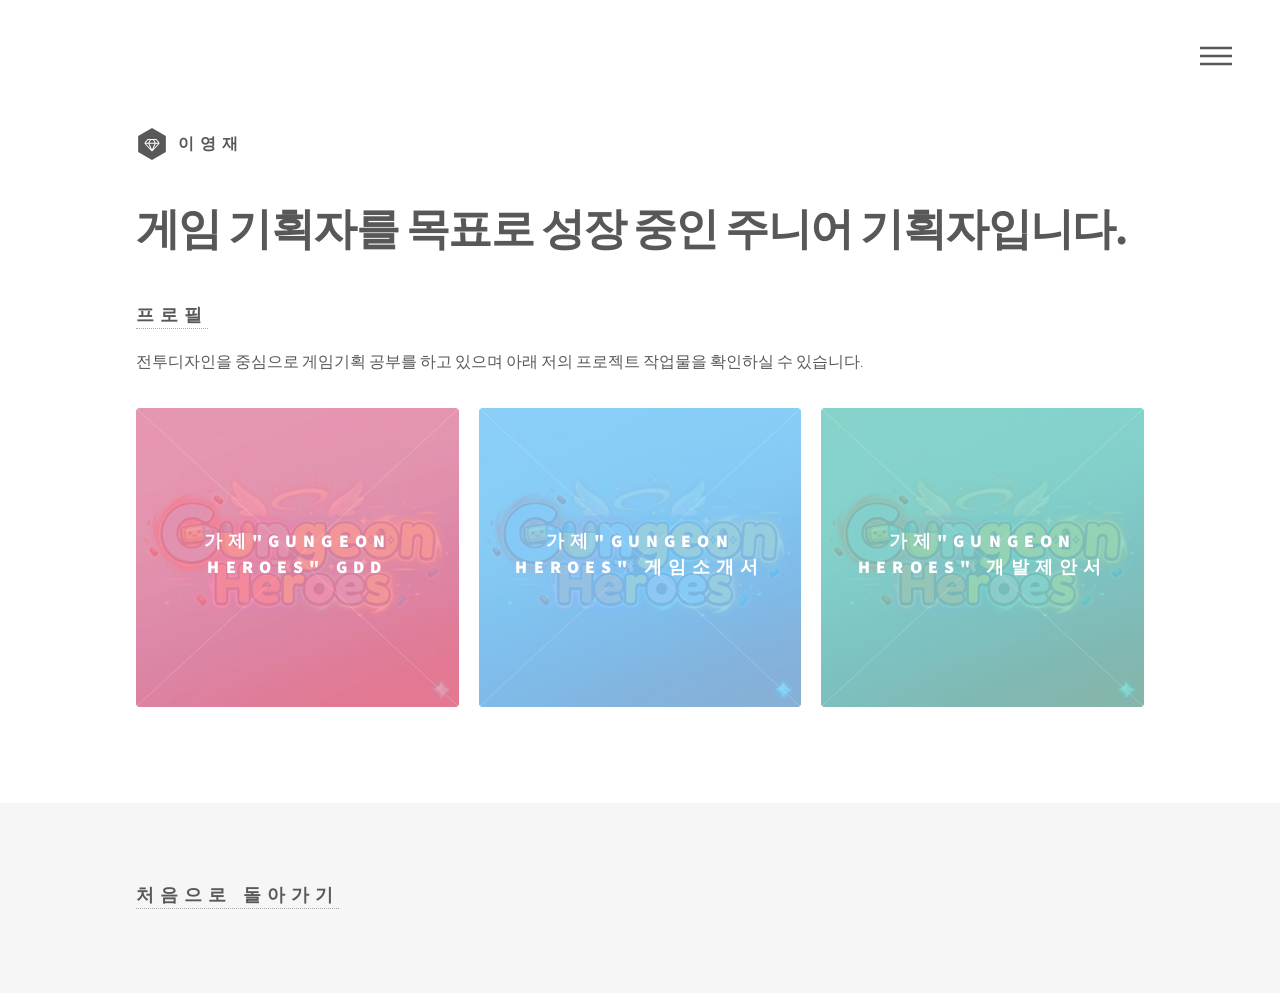
==== commit cfdca8d2: "게임소개서, 개발제안서 업데이트 홈페이지 이미지 추가" ====
--- a/pages/index.html
+++ b/pages/index.html
@@ -72,7 +72,7 @@
           <section class="tiles">
             <article class="style1">
               <span class="image">
-                <img src="/pages/images/pic01.jpg" alt="" />
+                <img src="/pages/images/pic01.png" alt="" />
               </span>
               <a href="/pages/page01.html">
                 <h2>가제"Gungeon Heroes" GDD</h2>
@@ -83,7 +83,7 @@
             </article>
             <article class="style2">
               <span class="image">
-                <img src="images/pic02.jpg" alt="" />
+                <img src="/pages/images/pic01.png" alt="" />
               </span>
               <a href="/pages/page02.html">
                 <h2>가제"Gungeon Heroes" 게임소개서</h2>
@@ -96,7 +96,7 @@
             </article>
             <article class="style3">
               <span class="image">
-                <img src="images/pic03.jpg" alt="" />
+                <img src="/pages/images/pic01.png" alt="" />
               </span>
               <a href="/pages/page03.html">
                 <h2>가제"Gungeon Heroes" 개발제안서</h2>
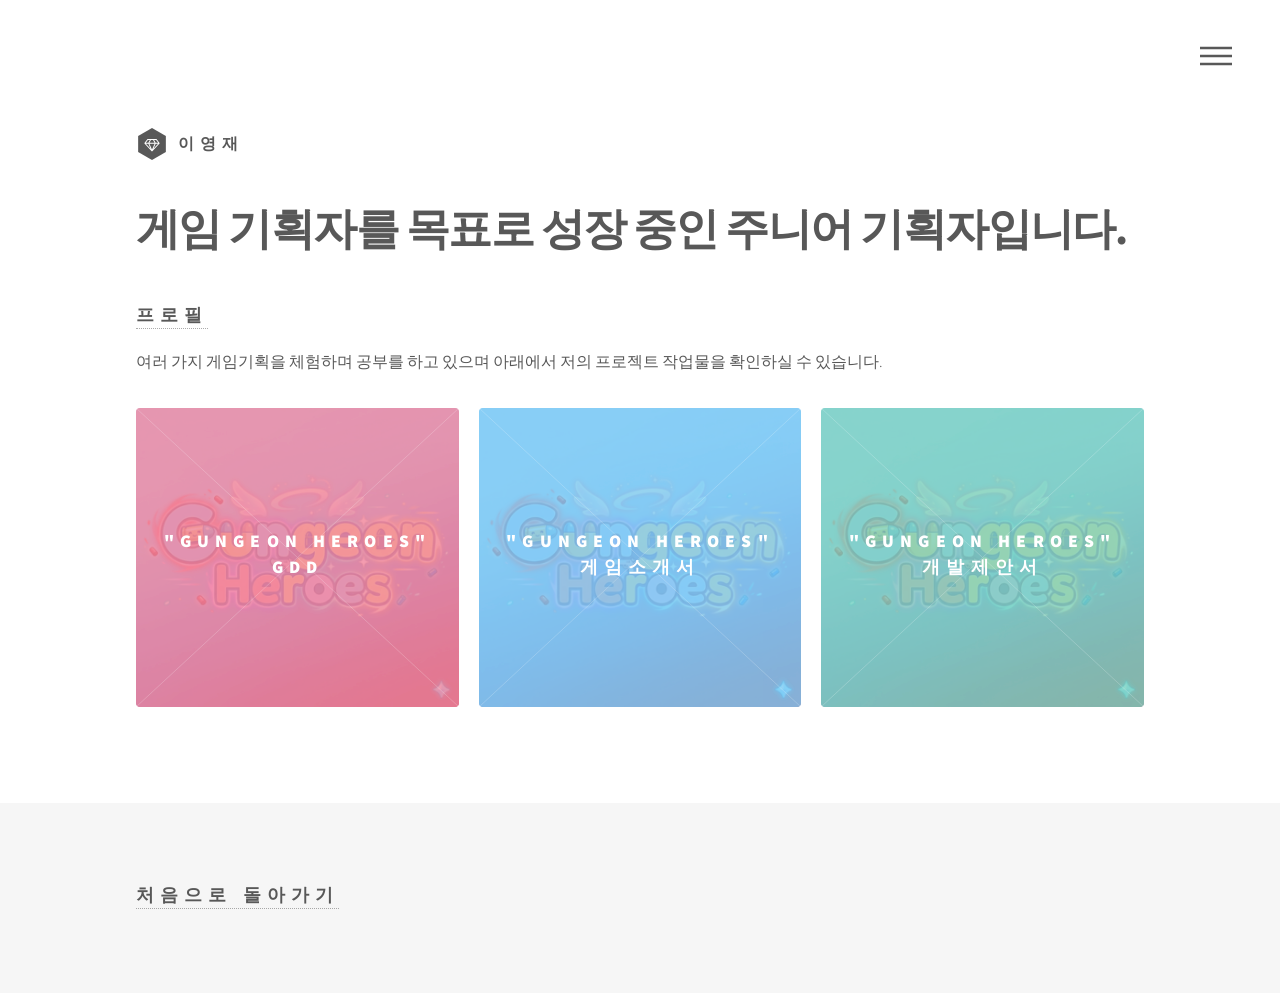
==== commit d5075635: ". ." ====
--- a/pages/index.html
+++ b/pages/index.html
@@ -37,9 +37,9 @@
       <nav id="menu">
         <h2>문서바로가기</h2>
         <ul>
-          <li><a href="/pages/page01.html">가제"Gungeon Heroes" GDD</a></li>
-          <li><a href="/pages/page02.html">가제"Gungeon Heroes" 게임소개서</a></li>
-          <li><a href="/pages/page03.html">가제"Gungeon Heroes" 개발제안서</a></li>
+          <li><a href="/pages/page01.html">"Gungeon Heroes" GDD</a></li>
+          <li><a href="/pages/page02.html">"Gungeon Heroes" 게임소개서</a></li>
+          <li><a href="/pages/page03.html">"Gungeon Heroes" 개발제안서</a></li>
           <!-- <li><a href="/pages/page04.html">문서4</a></li>
           <li><a href="/pages/page05.html">문서5</a></li>
           <li><a href="/pages/page06.html">문서6</a></li>
@@ -65,8 +65,8 @@
             </h2>
 
             <p>
-              전투디자인을 중심으로 게임기획 공부를 하고 있으며 아래 저의
-              프로젝트 작업물을 확인하실 수 있습니다.
+              여러 가지 게임기획을 체험하며 공부를 하고 있으며
+              아래에서 저의 프로젝트 작업물을 확인하실 수 있습니다.
             </p>
           </header>
           <section class="tiles">
@@ -75,7 +75,7 @@
                 <img src="/pages/images/pic01.png" alt="" />
               </span>
               <a href="/pages/page01.html">
-                <h2>가제"Gungeon Heroes" GDD</h2>
+                <h2>"Gungeon Heroes" GDD</h2>
                 <div class="content">
                   <p>로그라이트 액션 RPG의 GDD입니다.</p>
                 </div>
@@ -86,7 +86,7 @@
                 <img src="/pages/images/pic01.png" alt="" />
               </span>
               <a href="/pages/page02.html">
-                <h2>가제"Gungeon Heroes" 게임소개서</h2>
+                <h2>"Gungeon Heroes" 게임소개서</h2>
                 <div class="content">
                   <p>
                     로그라이트 액션 RPG의 게임소개서입니다.
@@ -99,7 +99,7 @@
                 <img src="/pages/images/pic01.png" alt="" />
               </span>
               <a href="/pages/page03.html">
-                <h2>가제"Gungeon Heroes" 개발제안서</h2>
+                <h2>"Gungeon Heroes" 개발제안서</h2>
                 <div class="content">
                   <p>
                     로그라이트 액션 RPG의 개발제안서입니다.
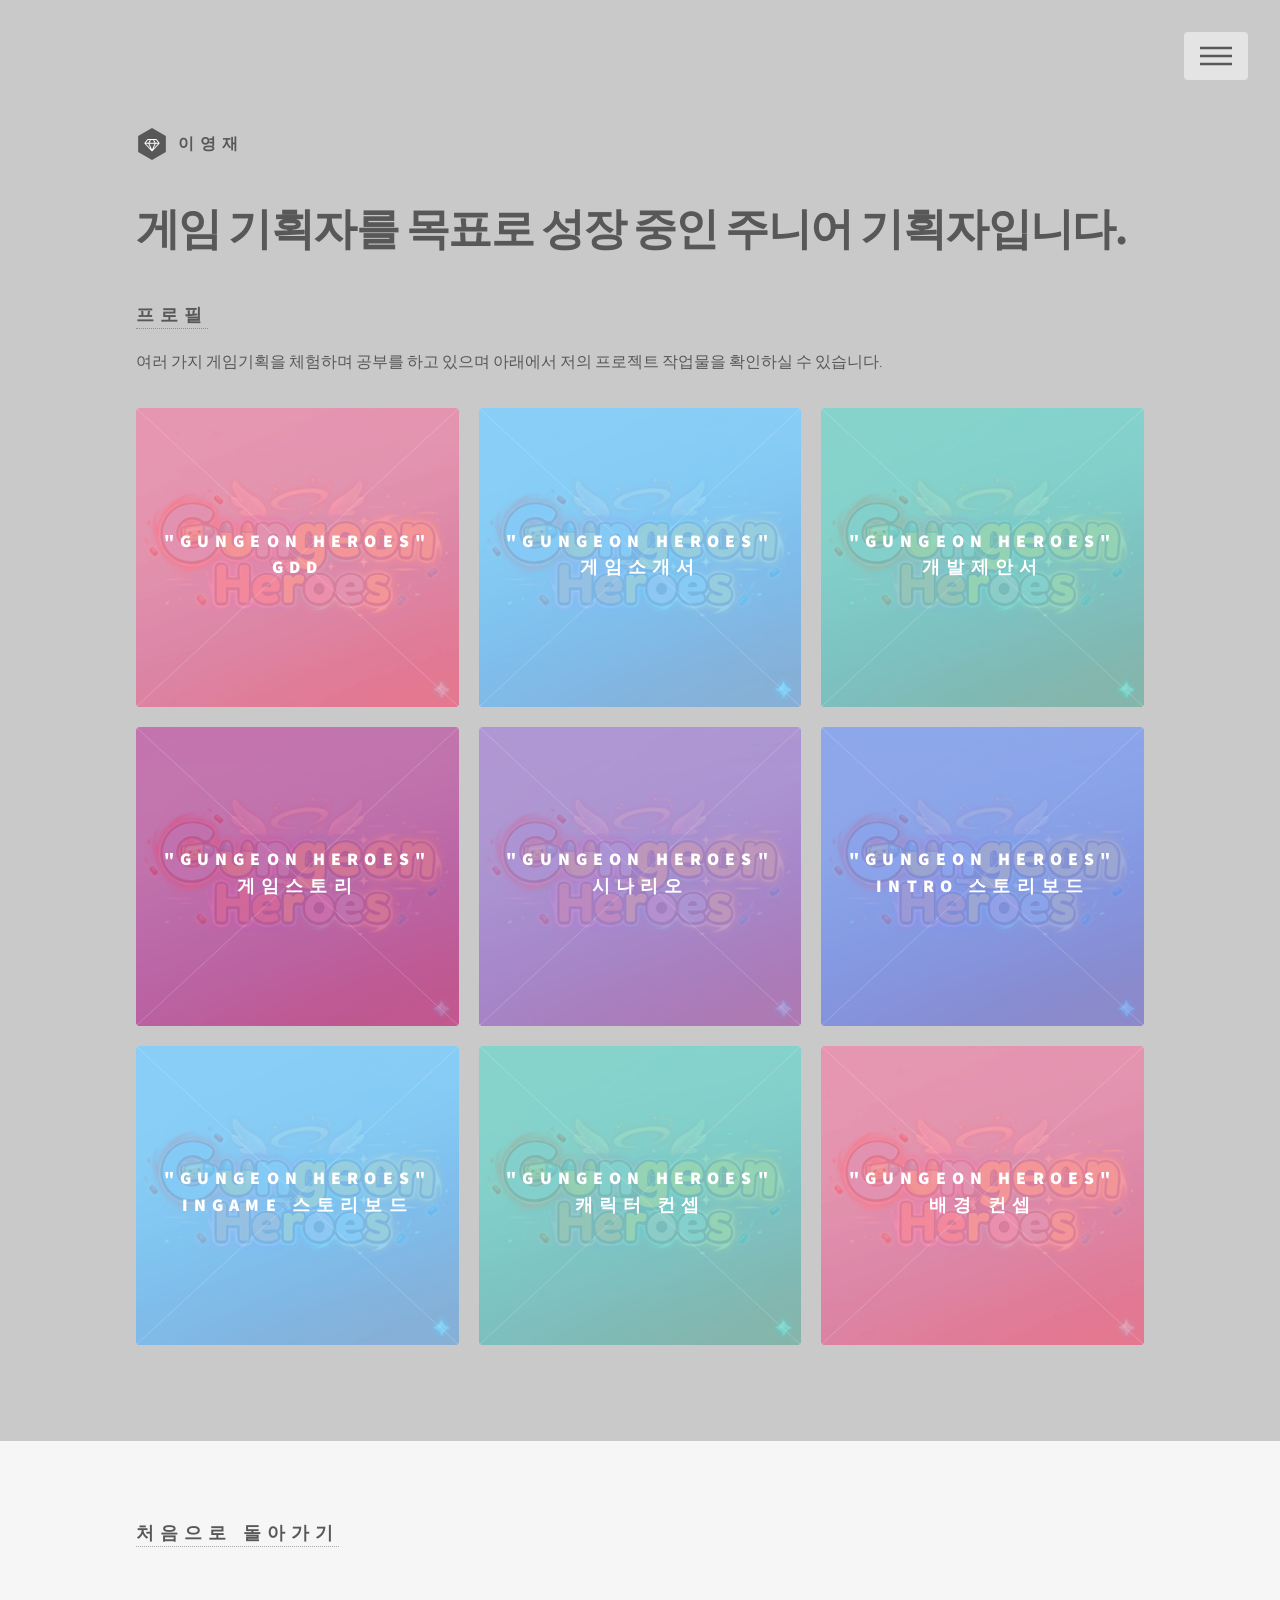
==== commit 9fa21b9b: "콘셉트 기획 문서 추가 콘셉트 기획 문서 추가" ====
--- a/pages/index.html
+++ b/pages/index.html
@@ -40,13 +40,13 @@
           <li><a href="/pages/page01.html">"Gungeon Heroes" GDD</a></li>
           <li><a href="/pages/page02.html">"Gungeon Heroes" 게임소개서</a></li>
           <li><a href="/pages/page03.html">"Gungeon Heroes" 개발제안서</a></li>
-          <!-- <li><a href="/pages/page04.html">문서4</a></li>
-          <li><a href="/pages/page05.html">문서5</a></li>
-          <li><a href="/pages/page06.html">문서6</a></li>
-          <li><a href="/pages/page07.html">문서7</a></li>
-          <li><a href="/pages/page08.html">문서8</a></li>
-          <li><a href="/pages/page09.html">문서9</a></li>
-          <li><a href="/pages/page10.html">문서10</a></li>
+          <li><a href="/pages/page04.html">"Gungeon Heroes" 게임스토리</a></li>
+          <li><a href="/pages/page05.html">"Gungeon Heroes" 시나리오</a></li>
+          <li><a href="/pages/page06.html">"Gungeon Heroes" Intro 스토리보드</a></li>
+          <li><a href="/pages/page07.html">"Gungeon Heroes" InGame 스토리보드</a></li>
+          <li><a href="/pages/page08.html">"Gungeon Heroes" 캐릭터 컨셉</a></li>
+          <li><a href="/pages/page09.html">"Gungeon Heroes" 배경 컨셉</a></li>
+          <!-- <li><a href="/pages/page10.html">문서10</a></li>
           <li><a href="/pages/page11.html">문서11</a></li>
           <li><a href="/pages/page12.html">문서12</a></li> -->
         </ul>
@@ -107,91 +107,85 @@
                 </div>
               </a>
             </article>
-            <!-- <article class="style4">
-              <span class="image">
-                <img src="images/pic04.jpg" alt="" />
+            <article class="style4">
+              <span class="image">
+                <img src="/pages/images/pic01.png" alt="" />
               </span>
               <a href="/pages/page04.html">
-                <h2>문서4</h2>
-                <div class="content">
-                  <p>
-                    Sed nisl arcu euismod sit amet nisi lorem etiam dolor
-                    veroeros et feugiat.
+                <h2>"Gungeon Heroes" 게임스토리</h2>
+                <div class="content">
+                  <p>
+                    로그라이트 액션 RPG의 게임스토리입니다.
                   </p>
                 </div>
               </a>
             </article>
             <article class="style5">
               <span class="image">
-                <img src="images/pic05.jpg" alt="" />
+                <img src="/pages/images/pic01.png" alt="" />
               </span>
               <a href="/pages/page05.html">
-                <h2>문서5</h2>
-                <div class="content">
-                  <p>
-                    Sed nisl arcu euismod sit amet nisi lorem etiam dolor
-                    veroeros et feugiat.
+                <h2>"Gungeon Heroes" 시나리오</h2>
+                <div class="content">
+                  <p>
+                    로그라이트 액션 RPG의 시나리오 입니다.
                   </p>
                 </div>
               </a>
             </article>
             <article class="style6">
               <span class="image">
-                <img src="images/pic06.jpg" alt="" />
+                <img src="/pages/images/pic01.png" alt="" />
               </span>
               <a href="/pages/page06.html">
-                <h2>문서6</h2>
-                <div class="content">
-                  <p>
-                    Sed nisl arcu euismod sit amet nisi lorem etiam dolor
-                    veroeros et feugiat.
+                <h2>"Gungeon Heroes" Intro 스토리보드</h2>
+                <div class="content">
+                  <p>
+                    로그라이트 액션 RPG의 Intro 스토리보드입니다.
                   </p>
                 </div>
               </a>
             </article>
             <article class="style2">
               <span class="image">
-                <img src="images/pic07.jpg" alt="" />
+                <img src="/pages/images/pic01.png" alt="" />
               </span>
               <a href="/pages/page07.html">
-                <h2>문서7</h2>
-                <div class="content">
-                  <p>
-                    Sed nisl arcu euismod sit amet nisi lorem etiam dolor
-                    veroeros et feugiat.
+                <h2>"Gungeon Heroes" InGame 스토리보드</h2>
+                <div class="content">
+                  <p>
+                    로그라이트 액션 RPG의 InGame 스토리보드입니다.
                   </p>
                 </div>
               </a>
             </article>
             <article class="style3">
               <span class="image">
-                <img src="images/pic08.jpg" alt="" />
+                <img src="/pages/images/pic01.png" alt="" />
               </span>
               <a href="/pages/page08.html">
-                <h2>문서8</h2>
-                <div class="content">
-                  <p>
-                    Sed nisl arcu euismod sit amet nisi lorem etiam dolor
-                    veroeros et feugiat.
+                <h2>"Gungeon Heroes" 캐릭터 컨셉</h2>
+                <div class="content">
+                  <p>
+                    로그라이트 액션 RPG의 캐릭터 컨셉입니다.
                   </p>
                 </div>
               </a>
             </article>
             <article class="style1">
               <span class="image">
-                <img src="images/pic09.jpg" alt="" />
+                <img src="/pages/images/pic01.png" alt="" />
               </span>
               <a href="/pages/page09.html">
-                <h2>문서9</h2>
-                <div class="content">
-                  <p>
-                    Sed nisl arcu euismod sit amet nisi lorem etiam dolor
-                    veroeros et feugiat.
-                  </p>
-                </div>
-              </a>
-            </article>
-            <article class="style5">
+                <h2>"Gungeon Heroes" 배경 컨셉</h2>
+                <div class="content">
+                  <p>
+                    로그라이트 액션 RPG의 배경 컨셉입니다.
+                  </p>
+                </div>
+              </a>
+            </article>
+            <!-- <article class="style5">
               <span class="image">
                 <img src="images/pic10.jpg" alt="" />
               </span>
--- a/pages/assets/css/main.css
+++ b/pages/assets/css/main.css
@@ -188,7 +188,7 @@
 }
 
 body {
-  background: #ffffff;
+  background-color: #c9c9c9;
 }
 
 body.is-preload *,
